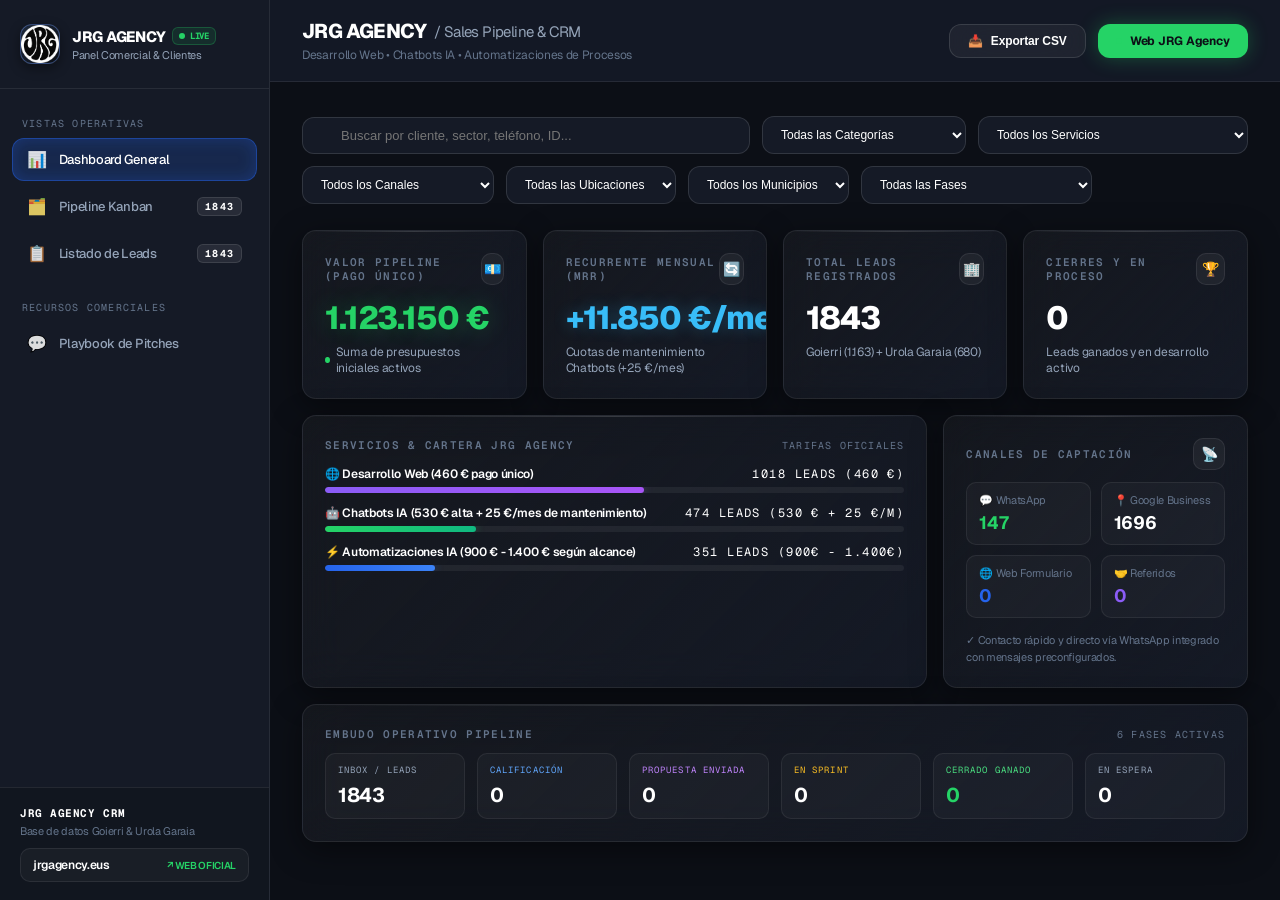
==== index.html @ a75cbd86 "feat: release inicial del crm web de leads y pipeline comercial" ====
<!DOCTYPE html>
<html lang="es">
<head>
  <meta charset="UTF-8">
  <meta name="viewport" content="width=device-width, initial-scale=1.0">
  <title>JRG Agency — Leads CRM & Sales Pipeline</title>
  
  <link rel="icon" type="image/png" href="assets/logo.png">
  
  <!-- Typography: Geist & Geist Mono -->
  <link rel="preconnect" href="https://fonts.googleapis.com">
  <link rel="preconnect" href="https://fonts.gstatic.com" crossorigin>
  <link href="https://fonts.googleapis.com/css2?family=Geist:wght@300;400;500;600;700;800;900&family=Geist+Mono:wght@400;500;600;700&display=swap" rel="stylesheet">
  
  <link rel="stylesheet" href="crm_styles.css">
</head>
<body>

  <!-- ======================================================================
       SIDEBAR
       ====================================================================== -->
  <aside class="crm-sidebar">
    <!-- Brand Header -->
    <div class="crm-brand">
      <div class="brand-icon-box">
        <img src="assets/logo.png" alt="JRG Agency" class="brand-logo-img">
      </div>
      <div class="brand-text">
        <h2>
          JRG AGENCY
          <a href="https://jrgagency.eus" target="_blank" class="brand-live-badge" title="Visitar jrgagency.eus">
            <span class="live-dot"></span>
            LIVE
          </a>
        </h2>
        <p>Panel Comercial & Clientes</p>
      </div>
    </div>

    <!-- Navigation Views -->
    <nav class="crm-nav">
      <div class="nav-section-title">VISTAS OPERATIVAS</div>
      
      <a class="nav-item active" data-tab="dashboard">
        <span class="icon">📊</span>
        <span>Dashboard General</span>
      </a>

      <a class="nav-item" data-tab="kanban">
        <span class="icon">🗂️</span>
        <span>Pipeline Kanban</span>
        <span class="nav-badge" id="badgeTotalKanban">1843</span>
      </a>

      <a class="nav-item" data-tab="table">
        <span class="icon">📋</span>
        <span>Listado de Leads</span>
        <span class="nav-badge" id="badgeTotalTable">1843</span>
      </a>

      <div class="nav-section-title" style="margin-top: 10px;">RECURSOS COMERCIALES</div>

      <a class="nav-item" data-tab="scripts">
        <span class="icon">💬</span>
        <span>Playbook de Pitches</span>
      </a>
    </nav>

    <!-- Sidebar Footer -->
    <div class="sidebar-footer">
      <div style="font-weight: 700; color: #ffffff; letter-spacing: 0.05em; font-family: 'Geist Mono', monospace; font-size: 11px;">
        JRG AGENCY CRM
      </div>
      <div style="margin-top: 4px; color: var(--text-dim); font-size: 11px;">
        Base de datos Goierri & Urola Garaia
      </div>
      <a href="https://jrgagency.eus" target="_blank" class="sidebar-agency-link">
        <span>jrgagency.eus</span>
        <span style="color: var(--accent-wa); font-size: 10px;">↗ WEB OFICIAL</span>
      </a>
    </div>
  </aside>

  <!-- ======================================================================
       MAIN CONTENT CONTAINER
       ====================================================================== -->
  <main class="crm-main">
    <!-- Header -->
    <header class="crm-header">
      <div class="header-title">
        <h1>
          JRG AGENCY
          <span class="tagline-sub">/ Sales Pipeline & CRM</span>
        </h1>
        <p>Desarrollo Web • Chatbots IA • Automatizaciones de Procesos</p>
      </div>
      <div class="header-actions">
        <button class="btn btn-outline" id="exportCsvBtn" title="Exportar leads filtrados en formato CSV/Excel">
          <span>📥</span> Exportar CSV
        </button>
        <a href="https://jrgagency.eus" target="_blank" class="btn btn-wa" style="text-decoration: none;">
          <span class="live-dot"></span> Web JRG Agency
        </a>
      </div>
    </header>

    <!-- Filter Bar (Universal across views) -->
    <section style="padding: 18px 32px 0 32px;">
      <div class="filter-bar">
        <!-- Search Box -->
        <div class="search-box">
          <span class="search-icon">🔍</span>
          <input type="text" id="searchInput" placeholder="Buscar por cliente, sector, teléfono, ID...">
        </div>

        <!-- Categoría de Negocio Filter -->
        <select class="filter-select" id="filterCategoria">
          <option value="">Todas las Categorías</option>
          <option value="Restauración / Hostelería">🍽️ Restauración / Hostelería</option>
          <option value="PYME / Empresa">🏢 PYME / Empresa</option>
          <option value="Comercio / Autónomo">🛍️ Comercio / Autónomo</option>
        </select>

        <!-- Servicio Filter -->
        <select class="filter-select" id="filterServicio">
          <option value="">Todos los Servicios</option>
          <option value="web">🌐 Desarrollo Web (460 €)</option>
          <option value="chatbot">🤖 Chatbots IA (530 € + 25 €/m)</option>
          <option value="automation">⚡ Automatizaciones IA (900 € - 1.400 €)</option>
        </select>

        <!-- Canal de Entrada Filter -->
        <select class="filter-select" id="filterCanal">
          <option value="">Todos los Canales</option>
          <option value="WhatsApp">💬 WhatsApp</option>
          <option value="Formulario Web">🌐 Formulario Web</option>
          <option value="Google Business Local">📍 Google Business Local</option>
          <option value="Referido">🤝 Referido</option>
        </select>

        <!-- Ubicación Filter -->
        <select class="filter-select" id="filterUbicacion">
          <option value="">Todas las Ubicaciones</option>
          <option value="Gipuzkoa (Local)">📍 Gipuzkoa (Local)</option>
          <option value="España (Nacional)">🇪🇸 España (Nacional)</option>
          <option value="Internacional">🌍 Internacional</option>
        </select>

        <!-- Municipio Filter -->
        <select class="filter-select" id="filterMunicipio">
          <option value="">Todos los Municipios</option>
        </select>

        <!-- Pipeline Stage Filter -->
        <select class="filter-select" id="filterStatus">
          <option value="">Todas las Fases</option>
          <option value="INBOX / LEADS">📥 INBOX / LEADS</option>
          <option value="CALIFICACIÓN">🔍 CALIFICACIÓN</option>
          <option value="PROPUESTA ENVIADA">📑 PROPUESTA ENVIADA</option>
          <option value="EN DESARROLLO / SPRINT">⚡ EN DESARROLLO / SPRINT</option>
          <option value="CERRADO GANADO">🏆 CERRADO GANADO</option>
          <option value="EN ESPERA / SEGUIMIENTO">⏳ EN ESPERA / SEGUIMIENTO</option>
        </select>
      </div>
    </section>

    <!-- ====================================================================
         VIEW 1: DASHBOARD GENERAL
         ==================================================================== -->
    <section class="view-content" id="viewDashboard">
      <div class="bento-grid" style="padding: 10px 0 0 0;">
        <!-- Card 1: Pipeline Value in EUR (Pago Único) -->
        <div class="bento-card col-span-3">
          <div class="bento-card-header">
            <span class="bento-card-title">VALOR PIPELINE (PAGO ÚNICO)</span>
            <div class="bento-card-icon" style="color: var(--accent-wa);">💶</div>
          </div>
          <div class="bento-metric-val green" id="kpiPipelineValue">0 €</div>
          <div class="bento-metric-sub">
            <span class="live-dot"></span> Suma de presupuestos iniciales activos
          </div>
        </div>

        <!-- Card 2: Recurrente Mensual (MRR) -->
        <div class="bento-card col-span-3">
          <div class="bento-card-header">
            <span class="bento-card-title">RECURRENTE MENSUAL (MRR)</span>
            <div class="bento-card-icon" style="color: #38bdf8;">🔄</div>
          </div>
          <div class="bento-metric-val mrr" id="kpiMRRValue">0 €/mes</div>
          <div class="bento-metric-sub">
            Cuotas de mantenimiento Chatbots (+25 €/mes)
          </div>
        </div>

        <!-- Card 3: Total Leads -->
        <div class="bento-card col-span-3">
          <div class="bento-card-header">
            <span class="bento-card-title">TOTAL LEADS REGISTRADOS</span>
            <div class="bento-card-icon" style="color: var(--accent-tech);">🏢</div>
          </div>
          <div class="bento-metric-val" id="kpiTotalLeads">1843</div>
          <div class="bento-metric-sub">
            Goierri (1.163) + Urola Garaia (680)
          </div>
        </div>

        <!-- Card 4: Proyectos Ganados & Activos -->
        <div class="bento-card col-span-3">
          <div class="bento-card-header">
            <span class="bento-card-title">CIERRES Y EN PROCESO</span>
            <div class="bento-card-icon" style="color: var(--accent-amber);">🏆</div>
          </div>
          <div class="bento-metric-val" id="kpiGanadosSprint">0</div>
          <div class="bento-metric-sub">
            Leads ganados y en desarrollo activo
          </div>
        </div>

        <!-- Card 5: Desglose por Servicio JRG (8 Cols) -->
        <div class="bento-card col-span-8">
          <div class="bento-card-header">
            <span class="bento-card-title">SERVICIOS & CARTERA JRG AGENCY</span>
            <span class="mono-tag" style="font-size: 10px; color: var(--text-dim);">TARIFAS OFICIALES</span>
          </div>

          <div class="service-breakdown-list">
            <!-- Desarrollo Web -->
            <div class="service-bar-item">
              <div class="service-bar-labels">
                <span style="font-weight: 600; color: #ffffff; display: flex; align-items: center; gap: 6px;">
                  🌐 Desarrollo Web (460 € pago único)
                </span>
                <span class="mono-tag" id="metricCountWeb3D">0 leads</span>
              </div>
              <div class="service-bar-track">
                <div class="service-bar-fill purple" id="barFillWeb3D" style="width: 40%;"></div>
              </div>
            </div>

            <!-- Chatbots IA -->
            <div class="service-bar-item">
              <div class="service-bar-labels">
                <span style="font-weight: 600; color: #ffffff; display: flex; align-items: center; gap: 6px;">
                  🤖 Chatbots IA (530 € alta + 25 €/mes de mantenimiento)
                </span>
                <span class="mono-tag" id="metricCountChatbot">0 leads</span>
              </div>
              <div class="service-bar-track">
                <div class="service-bar-fill emerald" id="barFillChatbot" style="width: 40%;"></div>
              </div>
            </div>

            <!-- Automatizaciones IA -->
            <div class="service-bar-item">
              <div class="service-bar-labels">
                <span style="font-weight: 600; color: #ffffff; display: flex; align-items: center; gap: 6px;">
                  ⚡ Automatizaciones IA (900 € - 1.400 € según alcance)
                </span>
                <span class="mono-tag" id="metricCountAuto">0 leads</span>
              </div>
              <div class="service-bar-track">
                <div class="service-bar-fill blue" id="barFillAuto" style="width: 20%;"></div>
              </div>
            </div>
          </div>
        </div>

        <!-- Card 6: Canales de Entrada (4 Cols) -->
        <div class="bento-card col-span-4">
          <div class="bento-card-header">
            <span class="bento-card-title">CANALES DE CAPTACIÓN</span>
            <div class="bento-card-icon">📡</div>
          </div>

          <div class="channel-pill-grid">
            <div class="channel-stat-box">
              <span style="font-size: 11px; color: var(--text-dim);">💬 WhatsApp</span>
              <strong style="font-size: 18px; color: var(--accent-wa);" id="channelCountWa">0</strong>
            </div>
            <div class="channel-stat-box">
              <span style="font-size: 11px; color: var(--text-dim);">📍 Google Business</span>
              <strong style="font-size: 18px; color: #ffffff;" id="channelCountGmaps">0</strong>
            </div>
            <div class="channel-stat-box">
              <span style="font-size: 11px; color: var(--text-dim);">🌐 Web Formulario</span>
              <strong style="font-size: 18px; color: var(--accent-tech);" id="channelCountWeb">0</strong>
            </div>
            <div class="channel-stat-box">
              <span style="font-size: 11px; color: var(--text-dim);">🤝 Referidos</span>
              <strong style="font-size: 18px; color: var(--accent-purple);" id="channelCountRef">0</strong>
            </div>
          </div>

          <div style="margin-top: 14px; font-size: 11px; color: var(--text-dim); line-height: 1.5;">
            ✓ Contacto rápido y directo vía WhatsApp integrado con mensajes preconfigurados.
          </div>
        </div>

        <!-- Card 7: Funnel Stages Summary (12 Cols) -->
        <div class="bento-card col-span-12">
          <div class="bento-card-header">
            <span class="bento-card-title">EMBUDO OPERATIVO PIPELINE</span>
            <span class="mono-tag" style="font-size: 10px; color: var(--text-dim);">6 FASES ACTIVAS</span>
          </div>

          <div style="display: grid; grid-template-columns: repeat(6, 1fr); gap: 12px; margin-top: 8px;">
            <div class="channel-stat-box" style="border-top: 2px solid #94a3b8;">
              <span class="mono-tag" style="font-size: 9px; color: #94a3b8;">INBOX / LEADS</span>
              <strong style="font-size: 20px; color: #ffffff; margin-top: 2px;" id="stageCountInbox">0</strong>
            </div>
            <div class="channel-stat-box" style="border-top: 2px solid #2563eb;">
              <span class="mono-tag" style="font-size: 9px; color: #60a5fa;">CALIFICACIÓN</span>
              <strong style="font-size: 20px; color: #ffffff; margin-top: 2px;" id="stageCountCalif">0</strong>
            </div>
            <div class="channel-stat-box" style="border-top: 2px solid #8b5cf6;">
              <span class="mono-tag" style="font-size: 9px; color: #c084fc;">PROPUESTA ENVIADA</span>
              <strong style="font-size: 20px; color: #ffffff; margin-top: 2px;" id="stageCountPropuesta">0</strong>
            </div>
            <div class="channel-stat-box" style="border-top: 2px solid #f59e0b;">
              <span class="mono-tag" style="font-size: 9px; color: #fbbf24;">EN SPRINT</span>
              <strong style="font-size: 20px; color: #ffffff; margin-top: 2px;" id="stageCountSprint">0</strong>
            </div>
            <div class="channel-stat-box" style="border-top: 2px solid #25D366; background: rgba(37, 211, 102, 0.04);">
              <span class="mono-tag" style="font-size: 9px; color: #4ade80;">CERRADO GANADO</span>
              <strong style="font-size: 20px; color: var(--accent-wa); margin-top: 2px;" id="stageCountGanado">0</strong>
            </div>
            <div class="channel-stat-box" style="border-top: 2px solid #64748b;">
              <span class="mono-tag" style="font-size: 9px; color: #94a3b8;">EN ESPERA</span>
              <strong style="font-size: 20px; color: #ffffff; margin-top: 2px;" id="stageCountEspera">0</strong>
            </div>
          </div>
        </div>
      </div>
    </section>

    <!-- ====================================================================
         VIEW 2: PIPELINE KANBAN (6 FASES)
         ==================================================================== -->
    <section class="view-content" id="viewKanban" style="display: none;">
      <div class="kanban-board">
        <!-- Col 1: INBOX / LEADS -->
        <div class="kanban-column stage-inbox">
          <div class="kanban-column-header">
            <div class="col-header-info">
              <span class="col-header-title">INBOX / LEADS</span>
              <span class="column-count" id="countColInbox">0</span>
            </div>
            <span class="col-budget" id="budgetColInbox">0 €</span>
          </div>
          <div class="kanban-cards" id="kanbanColInbox"></div>
        </div>

        <!-- Col 2: CALIFICACIÓN -->
        <div class="kanban-column stage-calif">
          <div class="kanban-column-header">
            <div class="col-header-info">
              <span class="col-header-title">CALIFICACIÓN</span>
              <span class="column-count" id="countColCalif">0</span>
            </div>
            <span class="col-budget" id="budgetColCalif">0 €</span>
          </div>
          <div class="kanban-cards" id="kanbanColCalif"></div>
        </div>

        <!-- Col 3: PROPUESTA ENVIADA -->
        <div class="kanban-column stage-propuesta">
          <div class="kanban-column-header">
            <div class="col-header-info">
              <span class="col-header-title">PROPUESTA ENVIADA</span>
              <span class="column-count" id="countColPropuesta">0</span>
            </div>
            <span class="col-budget" id="budgetColPropuesta">0 €</span>
          </div>
          <div class="kanban-cards" id="kanbanColPropuesta"></div>
        </div>

        <!-- Col 4: EN DESARROLLO / SPRINT -->
        <div class="kanban-column stage-sprint">
          <div class="kanban-column-header">
            <div class="col-header-info">
              <span class="col-header-title">EN SPRINT TÉCNICO</span>
              <span class="column-count" id="countColSprint">0</span>
            </div>
            <span class="col-budget" id="budgetColSprint">0 €</span>
          </div>
          <div class="kanban-cards" id="kanbanColSprint"></div>
        </div>

        <!-- Col 5: CERRADO GANADO -->
        <div class="kanban-column stage-ganado">
          <div class="kanban-column-header">
            <div class="col-header-info">
              <span class="col-header-title">CERRADO GANADO</span>
              <span class="column-count" id="countColGanado">0</span>
            </div>
            <span class="col-budget" id="budgetColGanado">0 €</span>
          </div>
          <div class="kanban-cards" id="kanbanColGanado"></div>
        </div>

        <!-- Col 6: EN ESPERA / SEGUIMIENTO -->
        <div class="kanban-column stage-espera">
          <div class="kanban-column-header">
            <div class="col-header-info">
              <span class="col-header-title">EN ESPERA</span>
              <span class="column-count" id="countColEspera">0</span>
            </div>
            <span class="col-budget" id="budgetColEspera">0 €</span>
          </div>
          <div class="kanban-cards" id="kanbanColEspera"></div>
        </div>
      </div>
    </section>

    <!-- ====================================================================
         VIEW 3: LISTA TABULAR
         ==================================================================== -->
    <section class="view-content" id="viewTable" style="display: none;">
      <div class="table-wrapper">
        <div class="table-header-info">
          <span class="table-stats" id="tableStats">Cargando registros...</span>
          <div style="font-size: 11px; color: var(--text-dim); display: flex; align-items: center; gap: 6px;">
            <span>💡 Clic en cualquier fila para configurar servicios, presupuesto y notas</span>
          </div>
        </div>

        <div style="overflow-x: auto;">
          <table class="crm-table">
            <thead>
              <tr>
                <th data-sort="id">ID</th>
                <th data-sort="nombre">Cliente / Empresa</th>
                <th data-sort="categoria_negocio">Categoría</th>
                <th>Servicios Activos</th>
                <th data-sort="canal_entrada">Canal</th>
                <th data-sort="presupuesto_estimado">Presupuesto (€)</th>
                <th data-sort="crm_status">Fase Pipeline</th>
                <th style="cursor: default;">Acciones</th>
              </tr>
            </thead>
            <tbody id="tableBody">
              <!-- Filas renderizadas dinámicamente -->
            </tbody>
          </table>
        </div>

        <!-- Pagination -->
        <div class="pagination-bar">
          <span id="paginationInfo" class="mono-tag" style="font-size: 11px; color: var(--text-dim);">Página 1</span>
          <div style="display: flex; gap: 8px;">
            <button class="page-btn" id="prevPageBtn" disabled>← Anterior</button>
            <button class="page-btn" id="nextPageBtn">Siguiente →</button>
          </div>
        </div>
      </div>
    </section>

    <!-- ====================================================================
         VIEW 4: PLAYBOOK DE PITCHES
         ==================================================================== -->
    <section class="view-content" id="viewScripts" style="display: none;">
      <div class="scripts-grid">
        <!-- Pitch 1: Desarrollo Web -->
        <div class="script-card">
          <div style="display: flex; justify-content: space-between; align-items: center;">
            <h3 style="display: flex; align-items: center; gap: 8px;">
              🌐 Desarrollo Web
            </h3>
            <span class="pill pill-srv-web">460 € Pago único</span>
          </div>
          <p style="font-size: 12px; color: var(--text-dim); margin-top: 6px;">
            Enfoque: Web corporativa de alto impacto, carga en milisegundos y optimizada para convertir visitas en ventas.
          </p>
          <div class="script-body" id="scriptWeb">"Kaixo [Nombre del Negocio]! Os escribo desde JRG Agency (https://jrgagency.eus).

Estuvimos viendo vuestra presencia digital en [Municipio] y tenéis un gran negocio, pero vuestra web actual no refleja la calidad de vuestros servicios.

Desarrollamos webs corporativas de alta velocidad y conversión con diseño profesional por 460 € de pago único, con entrega rápida y sin costes sorpresa.

¿Te parecería bien que te pase una propuesta visual rápida de 1 minuto sin ningún compromiso? ¡Un saludo!"</div>
          <button class="btn btn-outline" style="width: 100%; margin-top: 14px;" data-copy-target="scriptWeb">
            📋 Copiar Pitch Web
          </button>
        </div>

        <!-- Pitch 2: Chatbots Inteligentes para WhatsApp -->
        <div class="script-card">
          <div style="display: flex; justify-content: space-between; align-items: center;">
            <h3 style="display: flex; align-items: center; gap: 8px;">
              🤖 Chatbots WhatsApp 24/7
            </h3>
            <span class="pill pill-srv-chatbot">530 € + 25 €/mes</span>
          </div>
          <p style="font-size: 12px; color: var(--text-dim); margin-top: 6px;">
            Enfoque: Respuestas instantáneas día y noche, reservas automáticas y captura de pedidos sin perder llamadas.
          </p>
          <div class="script-body" id="scriptChatbot">"Hola [Nombre del Negocio], os contacto desde JRG Agency (https://jrgagency.eus).

Sabemos que en las horas con más trabajo en [Municipio] es muy difícil contestar al WhatsApp al instante, y los clientes que tardan en recibir respuesta acaban yéndose a la competencia.

Configuramos Asistentes Inteligentes para WhatsApp que atienden 24/7 en segundos: resuelven dudas, gestionan reservas o pedidos y os dejan todo listo en el panel (530 € de configuración inicial y 25 €/mes de mantenimiento continuo).

¿Te gustaría probar una demo en tu móvil durante 30 segundos para ver cómo funciona? Mila esker!"</div>
          <button class="btn btn-outline" style="width: 100%; margin-top: 14px;" data-copy-target="scriptChatbot">
            📋 Copiar Pitch Chatbot
          </button>
        </div>

        <!-- Pitch 3: Automatizaciones IA -->
        <div class="script-card">
          <div style="display: flex; justify-content: space-between; align-items: center;">
            <h3 style="display: flex; align-items: center; gap: 8px;">
              ⚡ Automatizaciones de Procesos
            </h3>
            <span class="pill pill-srv-auto">900 € - 1.400 €</span>
          </div>
          <p style="font-size: 12px; color: var(--text-dim); margin-top: 6px;">
            Enfoque: Eliminación de tareas repetitivas, conexión de WhatsApp con CRM/ERP y agendamiento sin errores.
          </p>
          <div class="script-body" id="scriptAuto">"Kaixo [Nombre del Negocio]! Os escribo de parte de JRG Agency (https://jrgagency.eus).

Hemos estado analizando empresas de [Municipio] y vemos que muchas horas de la semana se pierden pasando presupuestos a mano, anotando citas o sincronizando correos con la facturación.

Creamos flujos automatizados a medida (entre 900 € y 1.400 € según complejidad) que conectan vuestro teléfono y sistemas para ahorrar más del 70% del trabajo administrativo repetitivo.

¿Tendríais 5 minutos esta semana para ver un ejemplo aplicado directamente a vuestro sector? ¡Un saludo!"</div>
          <button class="btn btn-outline" style="width: 100%; margin-top: 14px;" data-copy-target="scriptAuto">
            📋 Copiar Pitch Automatización
          </button>
        </div>

        <!-- Pitch 4: Pack Completo -->
        <div class="script-card">
          <div style="display: flex; justify-content: space-between; align-items: center;">
            <h3 style="display: flex; align-items: center; gap: 8px;">
              🚀 Pack Digital Integral
            </h3>
            <span class="pill" style="background: rgba(37, 211, 102, 0.15); color: #4ade80; border: 1px solid rgba(37, 211, 102, 0.3);">Web + Chatbot + Auto</span>
          </div>
          <p style="font-size: 12px; color: var(--text-dim); margin-top: 6px;">
            Enfoque: Transformación digital de punta a punta (Web 460 € + Chatbot 530 € + Automatización a medida).
          </p>
          <div class="script-body" id="scriptPack">"Kaixo [Nombre del Negocio]! Os escribo desde JRG Agency (https://jrgagency.eus).

Ayudamos a empresas de la zona a renovar por completo su captación y operativa comercial:
1. Nueva Web de alta conversión (460 €).
2. Chatbot en WhatsApp para atender y agendar 24/7 (530 € + 25 €/mes).
3. Automatización de facturas, pedidos y recordatorios sin intervención manual.

¿Cuándo tendríais 10 minutos para una llamada rápida y ver cómo podemos implementarlo este mes? Un saludo cordial."</div>
          <button class="btn btn-outline" style="width: 100%; margin-top: 14px;" data-copy-target="scriptPack">
            📋 Copiar Pitch Pack Completo
          </button>
        </div>
      </div>
    </section>
  </main>

  <!-- ======================================================================
       MODAL: FICHA DEL LEAD & CONFIGURADOR DE PROPUESTA
       ====================================================================== -->
  <div class="modal-overlay" id="modalOverlay">
    <div class="modal-card">
      <!-- Modal Header -->
      <div class="modal-header">
        <div class="modal-header-left">
          <div style="display: flex; align-items: center; gap: 10px;">
            <span class="lead-id" id="modalId">ID-000</span>
            <span class="badge badge-emerald" id="modalLocationBadge">Gipuzkoa</span>
          </div>
          <h3 class="modal-title" id="modalTitle">Nombre de la Empresa</h3>
          <p class="modal-subtitle" id="modalSubtitle">Sector • Municipio</p>
          <div class="modal-badges-row" id="modalBadges"></div>
        </div>
        <button class="close-btn" id="modalCloseBtn">&times;</button>
      </div>

      <!-- Modal Body -->
      <div class="modal-body">
        <!-- Quick Action Bar -->
        <div class="modal-actions" style="margin-top: 0; margin-bottom: 6px; display: flex; gap: 8px;">
          <button class="btn btn-wa" id="modalWhatsappBtn" style="flex: 1.2;">
            <span>💬</span> Enviar Propuesta WhatsApp
          </button>
          <button class="btn btn-outline" id="modalMarkPropuestaBtn" style="flex: 1.2; border-color: rgba(37, 211, 102, 0.4); color: var(--accent-wa);">
            <span>📑</span> Marcar Propuesta Enviada
          </button>
          <a href="#" class="btn btn-outline" id="modalCallBtn">
            <span>📞</span> Llamar
          </a>
          <a href="#" target="_blank" class="btn btn-outline" id="modalMapsBtn" title="Ver en Google Maps">
            <span>📍</span> Maps
          </a>
        </div>

        <!-- Servicios & Tarifas -->
        <div class="detail-section">
          <h4>⚙️ SERVICIOS & PRESUPUESTO PERSONALIZADO</h4>
          
          <div class="service-toggle-group">
            <!-- Web -->
            <label class="service-toggle-card" id="cardToggleWeb">
              <div class="service-toggle-left">
                <input type="checkbox" id="modalCheckWeb">
                <span class="service-toggle-title">🌐 Desarrollo Web (Pago único)</span>
              </div>
              <span class="service-toggle-price">460 €</span>
            </label>

            <!-- Chatbot -->
            <label class="service-toggle-card" id="cardToggleChatbot">
              <div class="service-toggle-left">
                <input type="checkbox" id="modalCheckChatbot">
                <span class="service-toggle-title">🤖 Chatbot IA WhatsApp (Atención 24/7)</span>
              </div>
              <span class="service-toggle-price">530 € + 25 €/mes</span>
            </label>

            <!-- Automatización -->
            <label class="service-toggle-card" id="cardToggleAuto">
              <div class="service-toggle-left">
                <input type="checkbox" id="modalCheckAuto">
                <span class="service-toggle-title">⚡ Automatizaciones IA (Flujos y Procesos)</span>
              </div>
              <span class="service-toggle-price" id="modalAutoPriceLabel">1.150 €</span>
            </label>

            <!-- Slider Automatizaciones -->
            <div class="automation-slider-wrap" id="modalAutoSliderWrap" style="display: none;">
              <div class="automation-slider-header">
                <span>RANGO DE AUTOMATIZACIÓN (900 € - 1.400 €):</span>
                <span id="modalAutoSliderVal" style="color: var(--accent-purple); font-weight: 700;">1.150 €</span>
              </div>
              <input type="range" min="900" max="1400" step="50" value="1150" class="automation-range" id="modalAutoRange">
            </div>
          </div>

          <!-- Resumen de Presupuesto -->
          <div class="pricing-summary-box">
            <div class="pricing-summary-item">
              <div class="pricing-summary-label">Total Pago Único</div>
              <div class="pricing-summary-val" id="modalSummaryUpfront">0 €</div>
            </div>
            <div class="pricing-summary-item">
              <div class="pricing-summary-label">Cuota Mensual (MRR)</div>
              <div class="pricing-summary-val mrr" id="modalSummaryMRR">0 €/mes</div>
            </div>
          </div>

          <div class="detail-grid-2">
            <!-- Categoría de Negocio -->
            <div>
              <label class="field-label">Categoría de Negocio:</label>
              <select class="filter-select" id="modalCategoriaSelect" style="width: 100%;">
                <option value="Restauración / Hostelería">🍽️ Restauración / Hostelería</option>
                <option value="PYME / Empresa">🏢 PYME / Empresa</option>
                <option value="Comercio / Autónomo">🛍️ Comercio / Autónomo</option>
              </select>
            </div>

            <!-- Fase del Pipeline -->
            <div>
              <label class="field-label">Fase del Pipeline:</label>
              <select class="filter-select" id="modalStatusSelect" style="width: 100%;">
                <option value="INBOX / LEADS">📥 INBOX / LEADS</option>
                <option value="CALIFICACIÓN">🔍 CALIFICACIÓN</option>
                <option value="PROPUESTA ENVIADA">📑 PROPUESTA ENVIADA</option>
                <option value="EN DESARROLLO / SPRINT">⚡ EN DESARROLLO / SPRINT</option>
                <option value="CERRADO GANADO">🏆 CERRADO GANADO</option>
                <option value="EN ESPERA / SEGUIMIENTO">⏳ EN ESPERA / SEGUIMIENTO</option>
              </select>
            </div>

            <!-- Canal de Entrada -->
            <div>
              <label class="field-label">Canal de Entrada:</label>
              <select class="filter-select" id="modalCanalSelect" style="width: 100%;">
                <option value="WhatsApp">💬 WhatsApp</option>
                <option value="Formulario Web">🌐 Formulario Web</option>
                <option value="Google Business Local">📍 Google Business Local</option>
                <option value="Referido">🤝 Referido</option>
              </select>
            </div>

            <!-- Ubicación -->
            <div>
              <label class="field-label">Ubicación:</label>
              <select class="filter-select" id="modalUbicacionSelect" style="width: 100%;">
                <option value="Gipuzkoa (Local)">📍 Gipuzkoa (Local)</option>
                <option value="España (Nacional)">🇪🇸 España (Nacional)</option>
                <option value="Internacional">🌍 Internacional</option>
              </select>
            </div>
          </div>
        </div>

        <!-- Propuesta y Pitch -->
        <div class="detail-section">
          <h4>💡 PROPUESTA DE VALOR & MENSAJE DE OUTREACH</h4>
          <div id="modalServiceDesc" style="font-weight: 700; color: #ffffff; font-size: 14px;"></div>
          <div class="pitch-box" id="modalPitch"></div>

          <div style="display: flex; gap: 8px; margin-top: 12px;">
            <button class="btn btn-outline" style="font-size: 11px; padding: 6px 12px;" id="modalCopyPitchBtn">
              📋 Copiar Pitch Castellano
            </button>
            <button class="btn btn-outline" style="font-size: 11px; padding: 6px 12px;" id="modalCopyEuPitchBtn">
              📋 Copiar Pitch Euskara
            </button>
          </div>
        </div>

        <!-- Notas de Seguimiento -->
        <div class="detail-section">
          <h4>📝 NOTAS PRIVADAS & HISTORIAL DEL CLIENTE</h4>
          <textarea class="notes-area" id="modalNotes" placeholder="Escribe aquí acuerdos de reuniones, estado de conversaciones, fecha del sprint, objeciones o requisitos técnicos..."></textarea>
          <div style="font-size: 10px; color: var(--text-dim); margin-top: 6px; font-family: 'Geist Mono', monospace;">
            ✓ Sincronizado automáticamente en almacenamiento persistente.
          </div>
        </div>
      </div>
    </div>
  </div>

  <!-- Toast Notification -->
  <div class="crm-toast" id="toast">Operación completada</div>

  <!-- Scripts -->
  <script src="leads_data.js"></script>
  <script src="crm_app.js"></script>
</body>
</html>
---- crm_styles.css ----
/* ==========================================================================
   JRG AGENCY — Leads & Sales Pipeline CRM
   Headquarters: https://jrgagency.eus
   ========================================================================== */

:root {
  /* Surface Tokens */
  --canvas: #0c0f16;
  --monolith: #151a26;
  --monolith-subtle: #1a2030;
  --monolith-border: rgba(255, 255, 255, 0.08);
  --monolith-border-hover: rgba(255, 255, 255, 0.16);
  
  /* Bento Glassmorphism */
  --bento-bg: rgba(255, 255, 255, 0.035);
  --bento-bg-hover: rgba(255, 255, 255, 0.055);
  --bento-blur: blur(20px);
  --bento-border: 1px solid rgba(255, 255, 255, 0.08);
  --bento-border-hover: 1px solid rgba(255, 255, 255, 0.16);
  --bento-radius: 14px;
  --bento-radius-sm: 10px;
  --bento-radius-lg: 18px;
  
  /* Text & Metadata */
  --text-main: #ffffff;
  --text-muted: #94a3b8;
  --text-dim: #64748b;
  
  /* Brand & Accents */
  --accent-wa: #25D366;
  --accent-wa-glow: rgba(37, 211, 102, 0.2);
  --accent-tech: #2563eb;
  --accent-tech-glow: rgba(37, 99, 235, 0.25);
  --accent-purple: #8b5cf6;
  --accent-purple-glow: rgba(139, 92, 246, 0.2);
  --accent-amber: #f59e0b;
  --accent-amber-glow: rgba(245, 158, 11, 0.2);
  
  /* Shadows & Lighting */
  --shadow-bento: 0 8px 32px 0 rgba(0, 0, 0, 0.36);
  --shadow-glow-wa: 0 0 20px rgba(37, 211, 102, 0.25);
  --shadow-glow-tech: 0 0 20px rgba(37, 99, 235, 0.3);
  
  /* Transition Timings */
  --ease-bento: cubic-bezier(0.16, 1, 0.3, 1);
}

/* ==========================================================================
   RESET & GLOBAL TYPOGRAPHY
   ========================================================================== */
* {
  box-sizing: border-box;
  margin: 0;
  padding: 0;
}

body {
  background-color: var(--canvas);
  background-image: 
    radial-gradient(at 10% 15%, rgba(37, 99, 235, 0.09) 0px, transparent 50%),
    radial-gradient(at 90% 85%, rgba(37, 211, 102, 0.06) 0px, transparent 45%),
    radial-gradient(at 50% 50%, rgba(21, 26, 38, 0.6) 0px, transparent 100%),
    url("data:image/svg+xml,%3Csvg viewBox='0 0 200 200' xmlns='http://www.w3.org/2000/svg'%3E%3Cfilter id='noiseFilter'%3E%3CfeTurbulence type='fractalNoise' baseFrequency='0.85' numOctaves='3' stitchTiles='stitch'/%3E%3C/filter%3E%3Crect width='100%25' height='100%25' filter='url(%23noiseFilter)' opacity='0.02'/%3E%3C/svg%3E");
  color: var(--text-main);
  font-family: 'Geist', -apple-system, BlinkMacSystemFont, "Segoe UI", Roboto, sans-serif;
  letter-spacing: -0.02em;
  display: flex;
  height: 100vh;
  overflow: hidden;
  -webkit-font-smoothing: antialiased;
}

h1, h2, h3, h4, .kpi-value, .brand-title, .modal-title {
  font-family: 'Geist', sans-serif;
  letter-spacing: -0.03em;
  color: #ffffff;
}

.mono-tag, .kpi-sub, .nav-badge, .badge, .mono-amount, .lead-id, .status-pill, .col-budget {
  font-family: 'Geist Mono', ui-monospace, SFMono-Regular, Menlo, Monaco, monospace;
  letter-spacing: 0.12em;
  text-transform: uppercase;
}

/* Custom Titanium Scrollbars */
::-webkit-scrollbar {
  width: 6px;
  height: 6px;
}
::-webkit-scrollbar-track {
  background: transparent;
}
::-webkit-scrollbar-thumb {
  background: rgba(255, 255, 255, 0.12);
  border-radius: 4px;
}
::-webkit-scrollbar-thumb:hover {
  background: rgba(255, 255, 255, 0.24);
}

/* ==========================================================================
   SIDEBAR MONOLITH
   ========================================================================== */
.crm-sidebar {
  width: 270px;
  background-color: var(--monolith);
  border-right: 1px solid var(--monolith-border);
  color: #fff;
  display: flex;
  flex-direction: column;
  flex-shrink: 0;
  transition: all 0.3s var(--ease-bento);
  z-index: 20;
}

.crm-brand {
  padding: 24px 20px;
  display: flex;
  align-items: center;
  gap: 12px;
  border-bottom: 1px solid var(--monolith-border);
}

.brand-icon-box {
  width: 40px;
  height: 40px;
  background: linear-gradient(135deg, #1e293b 0%, #0c0f16 100%);
  border: 1px solid rgba(255, 255, 255, 0.18);
  border-radius: 12px;
  display: flex;
  align-items: center;
  justify-content: center;
  font-family: 'Geist Mono', monospace;
  font-size: 13px;
  font-weight: 800;
  color: #ffffff;
  box-shadow: 0 4px 12px rgba(0, 0, 0, 0.4);
  position: relative;
}

.brand-icon-box::after {
  content: '';
  position: absolute;
  top: -1px;
  left: -1px;
  right: -1px;
  bottom: -1px;
  border-radius: 12px;
  border: 1px solid rgba(37, 99, 235, 0.3);
  pointer-events: none;
}

.brand-text h2 {
  font-size: 15px;
  font-weight: 800;
  letter-spacing: -0.02em;
  color: #ffffff;
  display: flex;
  align-items: center;
  gap: 6px;
}

.brand-text p {
  font-size: 11px;
  color: var(--text-muted);
  margin-top: 2px;
}

.brand-live-badge {
  display: inline-flex;
  align-items: center;
  gap: 5px;
  background: rgba(37, 211, 102, 0.1);
  border: 1px solid rgba(37, 211, 102, 0.25);
  color: var(--accent-wa);
  padding: 2px 6px;
  border-radius: 6px;
  font-family: 'Geist Mono', monospace;
  font-size: 9px;
  font-weight: 700;
  text-decoration: none;
  transition: all 0.2s;
}
.brand-live-badge:hover {
  background: rgba(37, 211, 102, 0.2);
  box-shadow: var(--shadow-glow-wa);
}

/* Live Pulsing Dot */
.live-dot {
  width: 6px;
  height: 6px;
  border-radius: 50%;
  background-color: var(--accent-wa);
  display: inline-block;
  box-shadow: 0 0 0 0 rgba(37, 211, 102, 0.7);
  animation: pulse-dot 1.8s infinite cubic-bezier(0.66, 0, 0, 1);
}
.live-dot.blue {
  background-color: var(--accent-tech);
  box-shadow: 0 0 0 0 rgba(37, 99, 235, 0.7);
  animation: pulse-dot-blue 1.8s infinite cubic-bezier(0.66, 0, 0, 1);
}

@keyframes pulse-dot {
  0% { transform: scale(0.95); box-shadow: 0 0 0 0 rgba(37, 211, 102, 0.7); }
  70% { transform: scale(1); box-shadow: 0 0 0 6px rgba(37, 211, 102, 0); }
  100% { transform: scale(0.95); box-shadow: 0 0 0 0 rgba(37, 211, 102, 0); }
}

@keyframes pulse-dot-blue {
  0% { transform: scale(0.95); box-shadow: 0 0 0 0 rgba(37, 99, 235, 0.7); }
  70% { transform: scale(1); box-shadow: 0 0 0 6px rgba(37, 99, 235, 0); }
  100% { transform: scale(0.95); box-shadow: 0 0 0 0 rgba(37, 99, 235, 0); }
}

/* Sidebar Navigation */
.crm-nav {
  padding: 16px 12px;
  display: flex;
  flex-direction: column;
  gap: 4px;
  flex: 1;
}

.nav-section-title {
  font-family: 'Geist Mono', monospace;
  font-size: 10px;
  letter-spacing: 0.12em;
  text-transform: uppercase;
  color: var(--text-dim);
  padding: 12px 10px 4px 10px;
}

.nav-item {
  display: flex;
  align-items: center;
  gap: 12px;
  padding: 10px 14px;
  border-radius: 12px;
  color: var(--text-muted);
  text-decoration: none;
  font-size: 13px;
  font-weight: 500;
  transition: all 0.2s var(--ease-bento);
  cursor: pointer;
  border: 1px solid transparent;
}

.nav-item:hover {
  background: var(--bento-bg-hover);
  color: #ffffff;
  border-color: rgba(255, 255, 255, 0.05);
}

.nav-item.active {
  background: linear-gradient(90deg, rgba(37, 99, 235, 0.15) 0%, rgba(21, 26, 38, 0.6) 100%);
  color: #ffffff;
  border: 1px solid rgba(37, 99, 235, 0.3);
  box-shadow: inset 0 0 12px rgba(37, 99, 235, 0.1);
}

.nav-item .icon {
  font-size: 16px;
  opacity: 0.85;
}

.nav-badge {
  margin-left: auto;
  background: rgba(255, 255, 255, 0.08);
  color: #ffffff;
  font-size: 10px;
  font-weight: 700;
  padding: 2px 7px;
  border-radius: 6px;
  border: 1px solid rgba(255, 255, 255, 0.1);
}

.nav-item.active .nav-badge {
  background: rgba(37, 99, 235, 0.3);
  border-color: rgba(37, 99, 235, 0.5);
  color: #ffffff;
}

.sidebar-footer {
  padding: 18px 20px;
  border-top: 1px solid var(--monolith-border);
  font-size: 11px;
  color: var(--text-dim);
  background: rgba(12, 15, 22, 0.4);
}

.sidebar-agency-link {
  display: flex;
  align-items: center;
  justify-content: space-between;
  margin-top: 10px;
  padding: 8px 12px;
  background: var(--bento-bg);
  border: var(--bento-border);
  border-radius: 10px;
  text-decoration: none;
  color: #ffffff;
  font-size: 12px;
  font-weight: 600;
  transition: all 0.2s;
}
.sidebar-agency-link:hover {
  background: var(--bento-bg-hover);
  border-color: rgba(255, 255, 255, 0.2);
}

/* ==========================================================================
   MAIN CONTENT AREA & TITANIUM HEADER
   ========================================================================== */
.crm-main {
  flex: 1;
  display: flex;
  flex-direction: column;
  height: 100vh;
  overflow-y: auto;
  position: relative;
}

.crm-header {
  background: rgba(15, 20, 31, 0.75);
  backdrop-filter: blur(24px);
  -webkit-backdrop-filter: blur(24px);
  border-bottom: 1px solid var(--monolith-border);
  padding: 18px 32px;
  display: flex;
  align-items: center;
  justify-content: space-between;
  position: sticky;
  top: 0;
  z-index: 15;
}

.header-title h1 {
  font-size: 20px;
  font-weight: 800;
  letter-spacing: -0.03em;
  color: #ffffff;
  display: flex;
  align-items: center;
  gap: 8px;
}

.header-title h1 span.tagline-sub {
  color: var(--text-muted);
  font-weight: 400;
  font-size: 15px;
}

.header-title p {
  font-size: 12px;
  color: var(--text-dim);
  margin-top: 3px;
}

.header-actions {
  display: flex;
  align-items: center;
  gap: 12px;
}

/* ==========================================================================
   BUTTONS (Liquid Titanium & Rounded 12-14px)
   ========================================================================== */
.btn {
  display: inline-flex;
  align-items: center;
  gap: 8px;
  padding: 9px 18px;
  border-radius: 12px;
  font-size: 12px;
  font-weight: 600;
  letter-spacing: -0.01em;
  cursor: pointer;
  transition: all 0.22s var(--ease-bento);
  text-decoration: none;
  border: 1px solid transparent;
}

.btn-primary {
  background: linear-gradient(135deg, #ffffff 0%, #e2e8f0 100%);
  color: #0c0f16;
  border: 1px solid rgba(255, 255, 255, 0.3);
  box-shadow: 0 4px 14px rgba(255, 255, 255, 0.15);
}
.btn-primary:hover {
  background: #ffffff;
  transform: translateY(-1px);
  box-shadow: 0 6px 20px rgba(255, 255, 255, 0.25);
}

.btn-wa {
  background: linear-gradient(135deg, #25D366 0%, #1ea952 100%);
  color: #0c0f16;
  font-weight: 700;
  border: 1px solid rgba(37, 211, 102, 0.4);
  box-shadow: var(--shadow-glow-wa);
}
.btn-wa:hover {
  background: #25D366;
  transform: translateY(-1px);
  box-shadow: 0 0 24px rgba(37, 211, 102, 0.4);
}

.btn-outline {
  background: var(--bento-bg);
  backdrop-filter: var(--bento-blur);
  border: var(--bento-border);
  color: #ffffff;
}
.btn-outline:hover {
  background: var(--bento-bg-hover);
  border-color: rgba(255, 255, 255, 0.18);
  transform: translateY(-1px);
}

.btn-tech {
  background: linear-gradient(135deg, #2563eb 0%, #1d4ed8 100%);
  color: #ffffff;
  border: 1px solid rgba(37, 99, 235, 0.4);
  box-shadow: var(--shadow-glow-tech);
}
.btn-tech:hover {
  background: #2563eb;
  transform: translateY(-1px);
  box-shadow: 0 0 24px rgba(37, 99, 235, 0.5);
}

/* ==========================================================================
   BENTO DASHBOARD METRICS (Transparent Glass & Blur)
   ========================================================================== */
.bento-grid {
  display: grid;
  grid-template-columns: repeat(12, 1fr);
  gap: 16px;
  padding: 24px 32px 12px 32px;
}

.bento-card {
  background: var(--bento-bg);
  backdrop-filter: var(--bento-blur);
  -webkit-backdrop-filter: var(--bento-blur);
  border: var(--bento-border);
  border-radius: var(--bento-radius);
  padding: 22px;
  box-shadow: var(--shadow-bento);
  position: relative;
  overflow: hidden;
  transition: all 0.25s var(--ease-bento);
}

.bento-card::before {
  content: '';
  position: absolute;
  top: 0;
  left: 0;
  right: 0;
  height: 1px;
  background: linear-gradient(90deg, transparent, rgba(255, 255, 255, 0.15), transparent);
  pointer-events: none;
}

.bento-card:hover {
  border-color: rgba(255, 255, 255, 0.16);
  background: var(--bento-bg-hover);
  transform: translateY(-2px);
  box-shadow: 0 12px 36px rgba(0, 0, 0, 0.45);
}

/* Column Span Classes for Bento Grid */
.col-span-3 { grid-column: span 3; }
.col-span-4 { grid-column: span 4; }
.col-span-6 { grid-column: span 6; }
.col-span-8 { grid-column: span 8; }
.col-span-12 { grid-column: span 12; }

@media (max-width: 1200px) {
  .col-span-3 { grid-column: span 6; }
  .col-span-4 { grid-column: span 6; }
}
@media (max-width: 768px) {
  .col-span-3, .col-span-4, .col-span-6, .col-span-8 { grid-column: span 12; }
}

.bento-card-header {
  display: flex;
  align-items: center;
  justify-content: space-between;
  margin-bottom: 12px;
}

.bento-card-title {
  font-family: 'Geist Mono', monospace;
  font-size: 11px;
  letter-spacing: 0.12em;
  text-transform: uppercase;
  color: var(--text-dim);
  font-weight: 600;
}

.bento-card-icon {
  width: 32px;
  height: 32px;
  border-radius: 10px;
  background: rgba(255, 255, 255, 0.05);
  border: 1px solid rgba(255, 255, 255, 0.08);
  display: flex;
  align-items: center;
  justify-content: center;
  font-size: 14px;
}

.bento-metric-val {
  font-size: 32px;
  font-weight: 800;
  letter-spacing: -0.03em;
  color: #ffffff;
  display: flex;
  align-items: baseline;
  gap: 6px;
}

.bento-metric-val.green {
  color: var(--accent-wa);
  text-shadow: 0 0 24px rgba(37, 211, 102, 0.3);
}

.bento-metric-sub {
  font-size: 12px;
  color: var(--text-muted);
  margin-top: 6px;
  display: flex;
  align-items: center;
  gap: 6px;
}

/* Service breakdown mini-bars */
.service-breakdown-list {
  display: flex;
  flex-direction: column;
  gap: 12px;
  margin-top: 14px;
}

.service-bar-item {
  display: flex;
  flex-direction: column;
  gap: 5px;
}

.service-bar-labels {
  display: flex;
  align-items: center;
  justify-content: space-between;
  font-size: 12px;
}

.service-bar-track {
  width: 100%;
  height: 6px;
  background: rgba(255, 255, 255, 0.06);
  border-radius: 99px;
  overflow: hidden;
}

.service-bar-fill {
  height: 100%;
  border-radius: 99px;
  transition: width 0.6s var(--ease-bento);
}
.service-bar-fill.blue { background: linear-gradient(90deg, #2563eb, #3b82f6); box-shadow: 0 0 10px rgba(37, 99, 235, 0.4); }
.service-bar-fill.purple { background: linear-gradient(90deg, #8b5cf6, #a855f7); box-shadow: 0 0 10px rgba(139, 92, 246, 0.4); }
.service-bar-fill.emerald { background: linear-gradient(90deg, #25D366, #10b981); box-shadow: 0 0 10px rgba(37, 211, 102, 0.4); }
.service-bar-fill.amber { background: linear-gradient(90deg, #f59e0b, #fbbf24); box-shadow: 0 0 10px rgba(245, 158, 11, 0.4); }

/* Channel pills list in Bento */
.channel-pill-grid {
  display: grid;
  grid-template-columns: 1fr 1fr;
  gap: 10px;
  margin-top: 12px;
}

.channel-stat-box {
  background: rgba(255, 255, 255, 0.02);
  border: 1px solid rgba(255, 255, 255, 0.06);
  border-radius: 10px;
  padding: 10px 12px;
  display: flex;
  flex-direction: column;
  gap: 4px;
}

/* ==========================================================================
   FILTER BAR & CONTROLS
   ========================================================================== */
.view-content {
  padding: 0 32px 32px 32px;
  display: flex;
  flex-direction: column;
  flex: 1;
}

.filter-bar {
  display: flex;
  align-items: center;
  gap: 12px;
  padding: 16px 0;
  flex-wrap: wrap;
}

.search-box {
  flex: 1;
  min-width: 260px;
  position: relative;
  display: flex;
  align-items: center;
}

.search-box input {
  width: 100%;
  background: var(--bento-bg);
  backdrop-filter: var(--bento-blur);
  border: var(--bento-border);
  border-radius: 12px;
  padding: 10px 16px 10px 38px;
  color: #ffffff;
  font-size: 13px;
  outline: none;
  transition: all 0.2s var(--ease-bento);
}

.search-box input:focus {
  border-color: rgba(255, 255, 255, 0.24);
  background: var(--bento-bg-hover);
  box-shadow: 0 0 16px rgba(37, 99, 235, 0.2);
}

.search-box .search-icon {
  position: absolute;
  left: 14px;
  font-size: 14px;
  color: var(--text-dim);
  pointer-events: none;
}

.filter-select {
  background: var(--bento-bg);
  backdrop-filter: var(--bento-blur);
  border: var(--bento-border);
  border-radius: 12px;
  padding: 10px 14px;
  color: #ffffff;
  font-size: 12px;
  font-weight: 500;
  outline: none;
  cursor: pointer;
  transition: all 0.2s var(--ease-bento);
}

.filter-select:hover, .filter-select:focus {
  border-color: rgba(255, 255, 255, 0.2);
  background: var(--bento-bg-hover);
}

.filter-select option {
  background: #151a26;
  color: #ffffff;
}

/* ==========================================================================
   KANBAN BENTO PIPELINE (6 STAGES COMPACT)
   ========================================================================== */
.kanban-board {
  display: flex;
  gap: 14px;
  overflow-x: auto;
  padding-bottom: 24px;
  height: calc(100vh - 220px);
  align-items: flex-start;
}

.kanban-column {
  flex: 0 0 310px;
  background: var(--monolith);
  border: 1px solid var(--monolith-border);
  border-radius: var(--bento-radius);
  display: flex;
  flex-direction: column;
  max-height: 100%;
  box-shadow: var(--shadow-bento);
  overflow: hidden;
}

.kanban-column-header {
  padding: 14px 16px;
  display: flex;
  align-items: center;
  justify-content: space-between;
  border-bottom: 1px solid var(--monolith-border);
  background: rgba(12, 15, 22, 0.6);
  position: sticky;
  top: 0;
  z-index: 2;
}

.col-header-info {
  display: flex;
  align-items: center;
  gap: 8px;
}

.col-header-title {
  font-family: 'Geist Mono', monospace;
  font-size: 11px;
  letter-spacing: 0.12em;
  font-weight: 700;
  text-transform: uppercase;
  color: #ffffff;
}

.col-budget {
  font-size: 11px;
  color: var(--accent-wa);
  font-weight: 600;
}

.column-count {
  background: rgba(255, 255, 255, 0.08);
  color: #ffffff;
  padding: 2px 7px;
  border-radius: 6px;
  font-family: 'Geist Mono', monospace;
  font-size: 10px;
  font-weight: 700;
}

/* Specific stage indicators */
.stage-inbox { border-top: 3px solid #94a3b8; }
.stage-calif { border-top: 3px solid #2563eb; }
.stage-propuesta { border-top: 3px solid #8b5cf6; }
.stage-sprint { border-top: 3px solid #f59e0b; }
.stage-ganado { border-top: 3px solid #25D366; }
.stage-espera { border-top: 3px solid #64748b; }

.kanban-cards {
  padding: 12px;
  overflow-y: auto;
  display: flex;
  flex-direction: column;
  gap: 10px;
  flex: 1;
}

.kanban-card {
  background: var(--bento-bg);
  backdrop-filter: var(--bento-blur);
  border: var(--bento-border);
  border-radius: 12px;
  padding: 14px;
  box-shadow: 0 4px 16px rgba(0, 0, 0, 0.25);
  cursor: pointer;
  transition: all 0.22s var(--ease-bento);
  position: relative;
  display: flex;
  flex-direction: column;
  gap: 10px;
}

.kanban-card:hover {
  background: var(--bento-bg-hover);
  border-color: rgba(255, 255, 255, 0.18);
  transform: translateY(-2px);
  box-shadow: 0 10px 24px rgba(0, 0, 0, 0.4);
}

.card-top-row {
  display: flex;
  align-items: center;
  justify-content: space-between;
  gap: 8px;
}

.card-title {
  font-size: 13px;
  font-weight: 700;
  color: #ffffff;
  letter-spacing: -0.01em;
  white-space: nowrap;
  overflow: hidden;
  text-overflow: ellipsis;
  flex: 1;
}

.card-budget {
  font-family: 'Geist Mono', monospace;
  font-size: 11px;
  font-weight: 700;
  color: var(--accent-wa);
  background: rgba(37, 211, 102, 0.1);
  border: 1px solid rgba(37, 211, 102, 0.2);
  padding: 2px 6px;
  border-radius: 6px;
  white-space: nowrap;
}

.card-pills-row {
  display: flex;
  align-items: center;
  gap: 6px;
  flex-wrap: wrap;
}

.card-location-row {
  font-size: 11px;
  color: var(--text-dim);
  display: flex;
  align-items: center;
  justify-content: space-between;
  padding-top: 6px;
  border-top: 1px solid rgba(255, 255, 255, 0.05);
}

.card-wa-btn {
  display: inline-flex;
  align-items: center;
  gap: 4px;
  padding: 4px 8px;
  border-radius: 8px;
  background: rgba(37, 211, 102, 0.12);
  border: 1px solid rgba(37, 211, 102, 0.25);
  color: var(--accent-wa);
  font-size: 11px;
  font-weight: 600;
  text-decoration: none;
  transition: all 0.2s;
}
.card-wa-btn:hover {
  background: var(--accent-wa);
  color: #0c0f16;
  box-shadow: var(--shadow-glow-wa);
}

/* ==========================================================================
   PILLS & BADGES (Bento Micro-interactions)
   ========================================================================== */
.pill {
  display: inline-flex;
  align-items: center;
  gap: 5px;
  padding: 3px 8px;
  border-radius: 8px;
  font-size: 11px;
  font-weight: 500;
  letter-spacing: -0.01em;
  border: 1px solid transparent;
}

/* Category Pills */
.pill-cat-restauracion {
  background: rgba(245, 158, 11, 0.1);
  border-color: rgba(245, 158, 11, 0.25);
  color: #fbbf24;
}
.pill-cat-pyme {
  background: rgba(37, 99, 235, 0.1);
  border-color: rgba(37, 99, 235, 0.25);
  color: #60a5fa;
}
.pill-cat-comercio {
  background: rgba(139, 92, 246, 0.1);
  border-color: rgba(139, 92, 246, 0.25);
  color: #c084fc;
}

/* Service Pills */
.pill-srv-auto {
  background: rgba(37, 99, 235, 0.12);
  border-color: rgba(37, 99, 235, 0.3);
  color: #93c5fd;
}
.pill-srv-chatbot {
  background: rgba(37, 211, 102, 0.1);
  border-color: rgba(37, 211, 102, 0.25);
  color: #86efac;
}
.pill-srv-web3d {
  background: rgba(139, 92, 246, 0.12);
  border-color: rgba(139, 92, 246, 0.3);
  color: #d8b4fe;
}
.pill-srv-pack {
  background: linear-gradient(135deg, rgba(37, 99, 235, 0.15), rgba(37, 211, 102, 0.15));
  border-color: rgba(255, 255, 255, 0.2);
  color: #ffffff;
  font-weight: 700;
}

/* Channel Pills */
.pill-channel {
  background: rgba(255, 255, 255, 0.04);
  border-color: rgba(255, 255, 255, 0.08);
  color: var(--text-muted);
  font-size: 10px;
}

/* Location Pills */
.pill-loc {
  font-family: 'Geist Mono', monospace;
  font-size: 9px;
  background: rgba(255, 255, 255, 0.03);
  border: 1px solid rgba(255, 255, 255, 0.06);
  color: var(--text-dim);
  padding: 2px 6px;
  border-radius: 6px;
}

/* Pipeline Status Badges */
.badge-status {
  padding: 4px 10px;
  border-radius: 8px;
  font-size: 10px;
  font-weight: 700;
  display: inline-flex;
  align-items: center;
  gap: 6px;
  border: 1px solid transparent;
}

.status-inbox { background: rgba(148, 163, 184, 0.1); border-color: rgba(148, 163, 184, 0.2); color: #cbd5e1; }
.status-calif { background: rgba(37, 99, 235, 0.12); border-color: rgba(37, 99, 235, 0.3); color: #60a5fa; }
.status-propuesta { background: rgba(139, 92, 246, 0.12); border-color: rgba(139, 92, 246, 0.3); color: #c084fc; }
.status-sprint { background: rgba(245, 158, 11, 0.12); border-color: rgba(245, 158, 11, 0.3); color: #fbbf24; }
.status-ganado { background: rgba(37, 211, 102, 0.15); border-color: rgba(37, 211, 102, 0.35); color: #4ade80; box-shadow: var(--shadow-glow-wa); }
.status-espera { background: rgba(100, 116, 139, 0.1); border-color: rgba(100, 116, 139, 0.2); color: #94a3b8; }

/* ==========================================================================
   DENSE TABULAR VIEW (Linear / Raycast Style)
   ========================================================================== */
.table-wrapper {
  background: var(--bento-bg);
  backdrop-filter: var(--bento-blur);
  border: var(--bento-border);
  border-radius: var(--bento-radius);
  overflow: hidden;
  box-shadow: var(--shadow-bento);
  display: flex;
  flex-direction: column;
}

.table-header-info {
  padding: 14px 20px;
  display: flex;
  align-items: center;
  justify-content: space-between;
  border-bottom: 1px solid var(--monolith-border);
  background: rgba(12, 15, 22, 0.4);
}

.table-stats {
  font-family: 'Geist Mono', monospace;
  font-size: 11px;
  color: var(--text-muted);
  letter-spacing: 0.08em;
}

.crm-table {
  width: 100%;
  border-collapse: collapse;
  text-align: left;
}

.crm-table thead {
  background: rgba(12, 15, 22, 0.6);
  border-bottom: 1px solid var(--monolith-border);
}

.crm-table th {
  padding: 12px 18px;
  font-family: 'Geist Mono', monospace;
  font-size: 10px;
  letter-spacing: 0.12em;
  text-transform: uppercase;
  color: var(--text-dim);
  font-weight: 600;
  cursor: pointer;
  user-select: none;
  white-space: nowrap;
}

.crm-table th:hover {
  color: #ffffff;
}

.crm-table tbody tr {
  border-bottom: 1px solid rgba(255, 255, 255, 0.04);
  transition: all 0.15s ease;
}

.crm-table tbody tr:hover {
  background: rgba(255, 255, 255, 0.04);
}

.crm-table td {
  padding: 12px 18px;
  font-size: 13px;
  color: #ffffff;
  vertical-align: middle;
}

.lead-id {
  font-size: 11px;
  color: var(--text-dim);
  font-weight: 600;
}

.lead-name-cell {
  display: flex;
  flex-direction: column;
  gap: 2px;
  cursor: pointer;
}

.lead-name-cell strong {
  font-weight: 700;
  color: #ffffff;
  letter-spacing: -0.01em;
}

.lead-name-cell:hover strong {
  color: var(--accent-wa);
  text-decoration: underline;
  text-underline-offset: 3px;
}

.lead-subtext {
  font-size: 11px;
  color: var(--text-dim);
}

.mono-amount {
  font-size: 12px;
  font-weight: 700;
  color: var(--accent-wa);
}

/* Action Icons inside Table */
.action-buttons {
  display: flex;
  align-items: center;
  gap: 6px;
}

.btn-icon {
  width: 32px;
  height: 32px;
  border-radius: 10px;
  border: 1px solid rgba(255, 255, 255, 0.08);
  background: rgba(255, 255, 255, 0.03);
  display: flex;
  align-items: center;
  justify-content: center;
  cursor: pointer;
  transition: all 0.18s;
  color: var(--text-muted);
  text-decoration: none;
  font-size: 13px;
}

.btn-icon:hover {
  background: rgba(255, 255, 255, 0.1);
  border-color: rgba(255, 255, 255, 0.2);
  color: #ffffff;
  transform: translateY(-1px);
}

.btn-icon.wa:hover {
  background: var(--accent-wa);
  border-color: var(--accent-wa);
  color: #0c0f16;
  box-shadow: var(--shadow-glow-wa);
}

/* Pagination Bar */
.pagination-bar {
  padding: 14px 20px;
  display: flex;
  align-items: center;
  justify-content: space-between;
  border-top: 1px solid var(--monolith-border);
  background: rgba(12, 15, 22, 0.4);
}

.page-btn {
  background: rgba(255, 255, 255, 0.04);
  border: 1px solid rgba(255, 255, 255, 0.08);
  color: #ffffff;
  border-radius: 8px;
  padding: 6px 12px;
  font-size: 12px;
  font-weight: 600;
  cursor: pointer;
  transition: all 0.2s;
}

.page-btn:hover:not(:disabled) {
  background: rgba(255, 255, 255, 0.1);
  border-color: rgba(255, 255, 255, 0.2);
}

.page-btn:disabled {
  opacity: 0.3;
  cursor: not-allowed;
}

/* ==========================================================================
   BENTO MODAL / LEAD DRAWER
   ========================================================================== */
.modal-overlay {
  position: fixed;
  top: 0;
  left: 0;
  right: 0;
  bottom: 0;
  background: rgba(12, 15, 22, 0.85);
  backdrop-filter: blur(16px);
  -webkit-backdrop-filter: blur(16px);
  display: none;
  align-items: center;
  justify-content: center;
  z-index: 50;
  padding: 20px;
}

.modal-card {
  background: #151a26;
  border: 1px solid rgba(255, 255, 255, 0.12);
  width: 100%;
  max-width: 680px;
  max-height: 90vh;
  border-radius: var(--bento-radius-lg);
  box-shadow: 0 24px 60px -12px rgba(0, 0, 0, 0.7);
  overflow-y: auto;
  display: flex;
  flex-direction: column;
  animation: modalFadeIn 0.22s var(--ease-bento);
}

@keyframes modalFadeIn {
  from { opacity: 0; transform: scale(0.96); }
  to { opacity: 1; transform: scale(1); }
}

.modal-header {
  padding: 24px 28px;
  border-bottom: 1px solid var(--monolith-border);
  display: flex;
  align-items: flex-start;
  justify-content: space-between;
  background: rgba(12, 15, 22, 0.6);
}

.modal-header h2 {
  font-size: 20px;
  font-weight: 800;
  color: #ffffff;
}

.modal-header p {
  font-size: 12px;
  color: var(--text-dim);
  margin-top: 4px;
}

.close-btn {
  background: none;
  border: none;
  font-size: 24px;
  color: var(--text-dim);
  cursor: pointer;
  padding: 4px;
  line-height: 1;
  transition: color 0.2s;
}
.close-btn:hover { color: #ffffff; }

.modal-body {
  padding: 28px;
  display: flex;
  flex-direction: column;
  gap: 20px;
  background: #151a26;
}

.detail-section {
  background: rgba(255, 255, 255, 0.025);
  border: 1px solid rgba(255, 255, 255, 0.07);
  border-radius: 12px;
  padding: 18px;
}

.detail-section h4 {
  font-family: 'Geist Mono', monospace;
  font-size: 11px;
  text-transform: uppercase;
  color: var(--text-dim);
  letter-spacing: 0.12em;
  margin-bottom: 12px;
  display: flex;
  align-items: center;
  gap: 8px;
}

.detail-grid-2 {
  display: grid;
  grid-template-columns: 1fr 1fr;
  gap: 16px;
}

.field-label {
  font-family: 'Geist Mono', monospace;
  font-size: 10px;
  letter-spacing: 0.08em;
  text-transform: uppercase;
  color: var(--text-dim);
  margin-bottom: 4px;
  display: block;
}

.pitch-box {
  background: rgba(12, 15, 22, 0.8);
  border: 1px solid rgba(255, 255, 255, 0.08);
  border-radius: 10px;
  padding: 14px 16px;
  font-size: 13px;
  color: #ffffff;
  line-height: 1.6;
  margin-top: 8px;
}

.notes-area {
  width: 100%;
  height: 80px;
  padding: 12px;
  background: rgba(12, 15, 22, 0.8);
  border: 1px solid rgba(255, 255, 255, 0.08);
  border-radius: 10px;
  font-size: 13px;
  color: #ffffff;
  outline: none;
  resize: vertical;
  transition: border-color 0.2s;
}
.notes-area:focus {
  border-color: rgba(37, 99, 235, 0.5);
}

.modal-actions {
  display: flex;
  align-items: center;
  gap: 10px;
  margin-top: 8px;
}

/* ==========================================================================
   SCRIPTS & PITCHES GRID
   ========================================================================== */
.scripts-grid {
  display: grid;
  grid-template-columns: repeat(auto-fill, minmax(420px, 1fr));
  gap: 18px;
  padding: 10px 0;
}

.script-card {
  background: var(--bento-bg);
  backdrop-filter: var(--bento-blur);
  border: var(--bento-border);
  border-radius: var(--bento-radius);
  padding: 22px;
  box-shadow: var(--shadow-bento);
  display: flex;
  flex-direction: column;
  transition: all 0.25s var(--ease-bento);
}
.script-card:hover {
  border-color: rgba(255, 255, 255, 0.16);
  background: var(--bento-bg-hover);
  transform: translateY(-2px);
}

.script-body {
  background: rgba(12, 15, 22, 0.7);
  border: 1px solid rgba(255, 255, 255, 0.06);
  border-radius: 10px;
  padding: 16px;
  font-size: 13px;
  line-height: 1.6;
  color: #ffffff;
  margin-top: 14px;
  white-space: pre-wrap;
  flex: 1;
}

/* Toast */
.crm-toast {
  position: fixed;
  bottom: 24px;
  right: 24px;
  background: #151a26;
  border: 1px solid rgba(37, 211, 102, 0.4);
  color: #ffffff;
  padding: 12px 20px;
  border-radius: 12px;
  font-size: 13px;
  font-weight: 600;
  display: none;
  box-shadow: 0 10px 30px rgba(0, 0, 0, 0.6), var(--shadow-glow-wa);
  z-index: 100;
  animation: toastPop 0.2s var(--ease-bento);
}

@keyframes toastPop {
  from { opacity: 0; transform: translateY(10px); }
  to { opacity: 1; transform: translateY(0); }
}


/* Critical Overrides for Guaranteed Dark Mode */
html, body {
  background-color: #0c0f16 !important;
  color: #ffffff !important;
  margin: 0 !important;
  padding: 0 !important;
  height: 100vh !important;
  overflow: hidden !important;
}

.crm-sidebar {
  background-color: #151a26 !important;
  border-right: 1px solid rgba(255, 255, 255, 0.08) !important;
}

.crm-main {
  background-color: #0c0f16 !important;
  color: #ffffff !important;
  flex: 1 !important;
  display: flex !important;
  flex-direction: column !important;
  height: 100vh !important;
  overflow-y: auto !important;
}

.crm-header {
  background: rgba(21, 26, 38, 0.95) !important;
  backdrop-filter: blur(20px) !important;
  -webkit-backdrop-filter: blur(20px) !important;
  border-bottom: 1px solid rgba(255, 255, 255, 0.08) !important;
}

.bento-card {
  background: #151a26 !important;
  background: linear-gradient(135deg, rgba(255, 255, 255, 0.04) 0%, rgba(21, 26, 38, 0.95) 100%) !important;
  border: 1px solid rgba(255, 255, 255, 0.08) !important;
  border-radius: 14px !important;
  box-shadow: 0 8px 32px 0 rgba(0, 0, 0, 0.45) !important;
}

.search-box input, .filter-select {
  background: #151a26 !important;
  border: 1px solid rgba(255, 255, 255, 0.12) !important;
  color: #ffffff !important;
  border-radius: 12px !important;
}

.filter-select option {
  background: #151a26 !important;
  color: #ffffff !important;
}

.btn-outline {
  background: rgba(255, 255, 255, 0.05) !important;
  border: 1px solid rgba(255, 255, 255, 0.12) !important;
  color: #ffffff !important;
}

.btn-wa {
  background: #25D366 !important;
  color: #0c0f16 !important;
  border: none !important;
  font-weight: 700 !important;
  box-shadow: 0 0 20px rgba(37, 211, 102, 0.3) !important;
}

.channel-stat-box {
  background: rgba(255, 255, 255, 0.03) !important;
  border: 1px solid rgba(255, 255, 255, 0.07) !important;
}


/* Critical Overrides for Guaranteed Dark Mode & Bento Surface */
html, body {
  background-color: #0c0f16 !important;
  color: #ffffff !important;
  margin: 0 !important;
  padding: 0 !important;
  height: 100vh !important;
  overflow: hidden !important;
}

.crm-sidebar {
  background-color: #151a26 !important;
  border-right: 1px solid rgba(255, 255, 255, 0.08) !important;
}

.crm-main {
  background-color: #0c0f16 !important;
  color: #ffffff !important;
  flex: 1 !important;
  display: flex !important;
  flex-direction: column !important;
  height: 100vh !important;
  overflow-y: auto !important;
}

.crm-header {
  background: rgba(21, 26, 38, 0.95) !important;
  backdrop-filter: blur(20px) !important;
  -webkit-backdrop-filter: blur(20px) !important;
  border-bottom: 1px solid rgba(255, 255, 255, 0.08) !important;
}

.bento-card {
  background: #151a26 !important;
  background: linear-gradient(135deg, rgba(255, 255, 255, 0.04) 0%, rgba(21, 26, 38, 0.95) 100%) !important;
  border: 1px solid rgba(255, 255, 255, 0.08) !important;
  border-radius: 14px !important;
  box-shadow: 0 8px 32px 0 rgba(0, 0, 0, 0.45) !important;
}

.search-box input, .filter-select {
  background: #151a26 !important;
  border: 1px solid rgba(255, 255, 255, 0.12) !important;
  color: #ffffff !important;
  border-radius: 12px !important;
}

.filter-select option {
  background: #151a26 !important;
  color: #ffffff !important;
}

.btn-outline {
  background: rgba(255, 255, 255, 0.05) !important;
  border: 1px solid rgba(255, 255, 255, 0.12) !important;
  color: #ffffff !important;
}

.btn-wa {
  background: #25D366 !important;
  color: #0c0f16 !important;
  border: none !important;
  font-weight: 700 !important;
  box-shadow: 0 0 20px rgba(37, 211, 102, 0.3) !important;
}

.channel-stat-box {
  background: rgba(255, 255, 255, 0.03) !important;
  border: 1px solid rgba(255, 255, 255, 0.07) !important;
}

.nav-item.active {
  background: rgba(37, 99, 235, 0.2) !important;
  border: 1px solid rgba(37, 99, 235, 0.5) !important;
  color: #ffffff !important;
  box-shadow: inset 0 0 16px rgba(37, 99, 235, 0.25) !important;
}

/* ==========================================================================
   JRG BRAND LOGO & MULTI-SERVICE PRICING SELECTORS
   ========================================================================== */
.brand-logo-img {
  width: 100%;
  height: 100%;
  object-fit: contain;
  border-radius: 10px;
  display: block;
}

.bento-metric-val.mrr {
  color: #38bdf8;
  text-shadow: 0 0 16px rgba(56, 189, 248, 0.3);
}

.service-toggle-group {
  display: flex;
  flex-direction: column;
  gap: 8px;
  margin: 10px 0;
}

.service-toggle-card {
  display: flex;
  align-items: center;
  justify-content: space-between;
  padding: 11px 14px;
  background: rgba(255, 255, 255, 0.03);
  border: 1px solid rgba(255, 255, 255, 0.08);
  border-radius: 10px;
  cursor: pointer;
  transition: all 0.18s cubic-bezier(0.16, 1, 0.3, 1);
  user-select: none;
}

.service-toggle-card:hover {
  background: rgba(255, 255, 255, 0.05);
  border-color: rgba(255, 255, 255, 0.16);
}

.service-toggle-card.selected {
  background: rgba(37, 99, 235, 0.12);
  border-color: rgba(37, 99, 235, 0.45);
}

.service-toggle-left {
  display: flex;
  align-items: center;
  gap: 12px;
}

.service-toggle-left input[type="checkbox"] {
  width: 17px;
  height: 17px;
  accent-color: var(--accent-wa);
  cursor: pointer;
}

.service-toggle-title {
  font-size: 13px;
  font-weight: 600;
  color: #ffffff;
}

.service-toggle-price {
  font-family: 'Geist Mono', monospace;
  font-size: 12px;
  color: var(--accent-wa);
  font-weight: 600;
  letter-spacing: 0.04em;
}

.automation-slider-wrap {
  margin: 2px 0 6px 0;
  padding: 12px 14px;
  background: rgba(139, 92, 246, 0.06);
  border-radius: 10px;
  border: 1px solid rgba(139, 92, 246, 0.25);
}

.automation-slider-header {
  display: flex;
  justify-content: space-between;
  font-size: 11px;
  color: var(--text-muted);
  margin-bottom: 8px;
  font-family: 'Geist Mono', monospace;
}

.automation-range {
  width: 100%;
  accent-color: var(--accent-purple);
  cursor: pointer;
}

.pricing-summary-box {
  display: flex;
  gap: 12px;
  margin: 12px 0 16px 0;
  padding: 12px 16px;
  background: rgba(37, 211, 102, 0.06);
  border: 1px solid rgba(37, 211, 102, 0.25);
  border-radius: 10px;
}

.pricing-summary-item {
  flex: 1;
}

.pricing-summary-label {
  font-size: 10px;
  text-transform: uppercase;
  letter-spacing: 0.08em;
  color: var(--text-muted);
  font-family: 'Geist Mono', monospace;
}

.pricing-summary-val {
  font-size: 18px;
  font-weight: 700;
  color: #ffffff;
  font-family: 'Geist Mono', monospace;
  margin-top: 3px;
}

.pricing-summary-val.mrr {
  color: #38bdf8;
}

.pill-srv-web {
  background: rgba(139, 92, 246, 0.15);
  color: #c4b5fd;
  border: 1px solid rgba(139, 92, 246, 0.3);
}
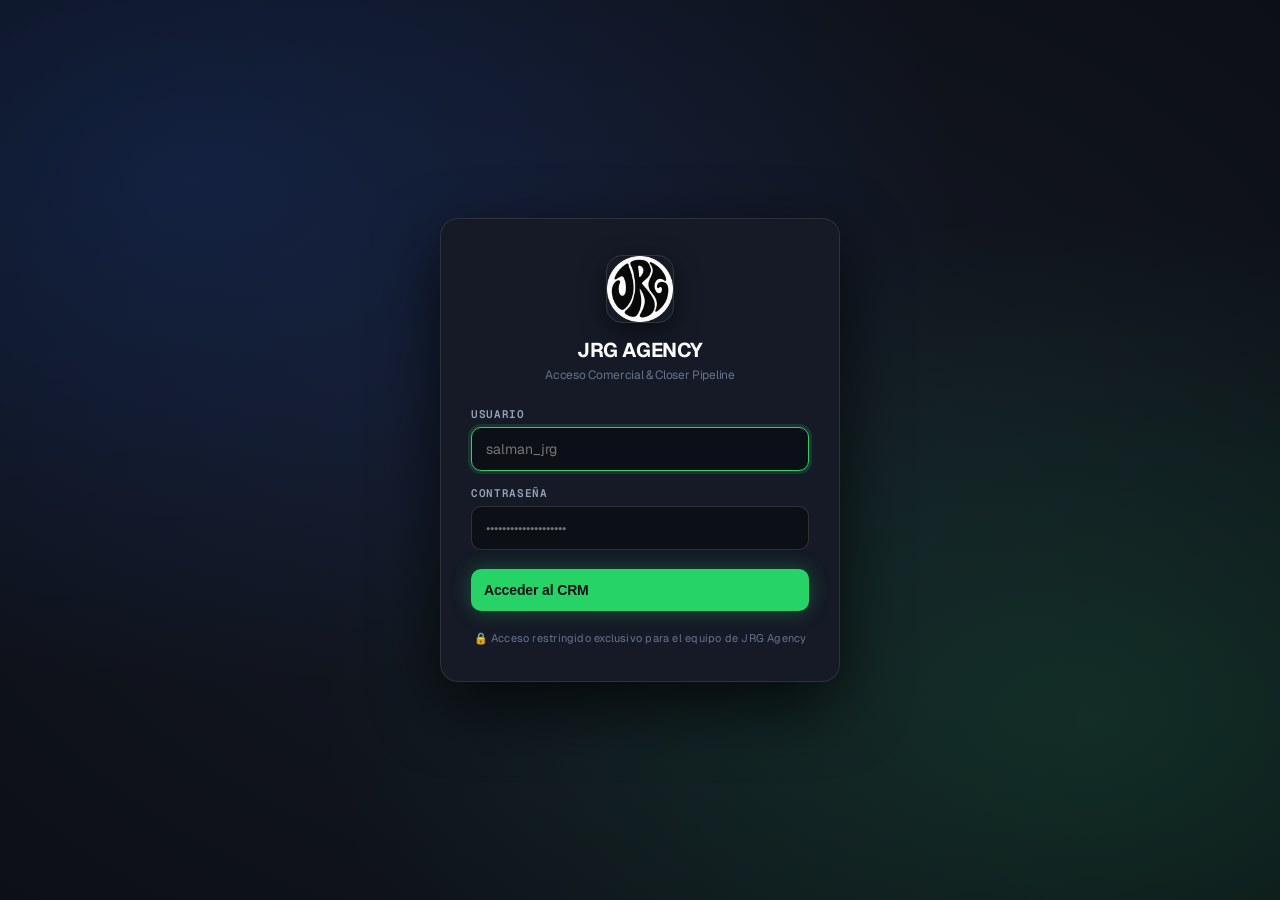
==== commit 654bd157: "feat: pasarela de autenticacion con credenciales closer (salman_jrg)" ====
--- a/index.html
+++ b/index.html
@@ -17,6 +17,43 @@
 <body>
 
   <!-- ======================================================================
+       AUTH GATEWAY SCREEN
+       ====================================================================== -->
+  <div id="authScreen" class="auth-screen">
+    <div class="auth-card">
+      <div class="auth-brand">
+        <img src="assets/logo.png" alt="JRG Agency" class="auth-logo">
+        <h2 class="auth-title">JRG AGENCY</h2>
+        <p class="auth-subtitle">Acceso Comercial & Closer Pipeline</p>
+      </div>
+
+      <form id="authForm" class="auth-form" onsubmit="return false;">
+        <div class="auth-field">
+          <label for="authUsername" class="auth-label">Usuario</label>
+          <input type="text" id="authUsername" class="auth-input" placeholder="salman_jrg" autocomplete="username" required autofocus>
+        </div>
+
+        <div class="auth-field">
+          <label for="authPassword" class="auth-label">Contraseña</label>
+          <input type="password" id="authPassword" class="auth-input" placeholder="••••••••••••••••••••" autocomplete="current-password" required>
+        </div>
+
+        <div id="authError" class="auth-error" style="display: none;">
+          Credenciales incorrectas. Verifica usuario y contraseña.
+        </div>
+
+        <button type="submit" id="authSubmitBtn" class="btn btn-wa auth-submit-btn">
+          Acceder al CRM
+        </button>
+      </form>
+
+      <div class="auth-footer-text">
+        🔒 Acceso restringido exclusivo para el equipo de JRG Agency
+      </div>
+    </div>
+  </div>
+
+  <!-- ======================================================================
        SIDEBAR
        ====================================================================== -->
   <aside class="crm-sidebar">
@@ -35,6 +72,18 @@
         </h2>
         <p>Panel Comercial & Clientes</p>
       </div>
+    </div>
+
+    <!-- Active User Closer Badge -->
+    <div class="sidebar-user-box">
+      <div class="user-avatar">SJ</div>
+      <div class="user-meta">
+        <span class="user-name">salman_jrg</span>
+        <span class="user-role">Closer Comercial</span>
+      </div>
+      <button id="logoutBtn" class="btn-logout" title="Cerrar sesión">
+        ⏻
+      </button>
     </div>
 
     <!-- Navigation Views -->
--- a/crm_styles.css
+++ b/crm_styles.css
@@ -1617,3 +1617,200 @@
   border: 1px solid rgba(139, 92, 246, 0.3);
 }
 
+/* ==========================================================================
+   AUTHENTICATION GATEWAY STYLES
+   ========================================================================== */
+.auth-screen {
+  position: fixed;
+  inset: 0;
+  z-index: 99999;
+  background-color: var(--canvas);
+  background-image: 
+    radial-gradient(at 15% 20%, rgba(37, 99, 235, 0.18) 0px, transparent 50%),
+    radial-gradient(at 85% 80%, rgba(37, 211, 102, 0.14) 0px, transparent 50%),
+    radial-gradient(at 50% 50%, rgba(21, 26, 38, 0.95) 0px, transparent 100%);
+  display: flex;
+  align-items: center;
+  justify-content: center;
+  padding: 20px;
+}
+
+.auth-card {
+  width: 100%;
+  max-width: 400px;
+  background: #151a26;
+  border: 1px solid rgba(255, 255, 255, 0.1);
+  border-radius: 18px;
+  padding: 36px 30px;
+  box-shadow: 0 24px 64px rgba(0, 0, 0, 0.7);
+  animation: fadeInAuth 0.35s cubic-bezier(0.16, 1, 0.3, 1);
+}
+
+@keyframes fadeInAuth {
+  from { opacity: 0; transform: translateY(12px) scale(0.98); }
+  to { opacity: 1; transform: translateY(0) scale(1); }
+}
+
+.auth-brand {
+  text-align: center;
+  margin-bottom: 24px;
+}
+
+.auth-logo {
+  width: 68px;
+  height: 68px;
+  border-radius: 16px;
+  margin: 0 auto 14px auto;
+  display: block;
+  box-shadow: 0 8px 24px rgba(0, 0, 0, 0.5);
+  border: 1px solid rgba(255, 255, 255, 0.12);
+}
+
+.auth-title {
+  font-size: 20px;
+  font-weight: 700;
+  letter-spacing: -0.02em;
+  color: #ffffff;
+}
+
+.auth-subtitle {
+  font-size: 12px;
+  color: var(--text-dim);
+  margin-top: 4px;
+}
+
+.auth-form {
+  display: flex;
+  flex-direction: column;
+  gap: 15px;
+}
+
+.auth-field {
+  display: flex;
+  flex-direction: column;
+  gap: 6px;
+  text-align: left;
+}
+
+.auth-label {
+  font-size: 11px;
+  font-weight: 600;
+  color: var(--text-muted);
+  text-transform: uppercase;
+  letter-spacing: 0.06em;
+  font-family: 'Geist Mono', monospace;
+}
+
+.auth-input {
+  width: 100%;
+  background: #0c0f16;
+  border: 1px solid rgba(255, 255, 255, 0.14);
+  border-radius: 10px;
+  padding: 12px 14px;
+  font-size: 14px;
+  color: #ffffff;
+  font-family: inherit;
+  outline: none;
+  box-sizing: border-box;
+  transition: all 0.2s;
+}
+
+.auth-input:focus {
+  border-color: var(--accent-wa);
+  box-shadow: 0 0 0 3px rgba(37, 211, 102, 0.15);
+}
+
+.auth-error {
+  padding: 10px 12px;
+  background: rgba(239, 68, 68, 0.12);
+  border: 1px solid rgba(239, 68, 68, 0.3);
+  border-radius: 8px;
+  color: #fca5a5;
+  font-size: 12px;
+  text-align: center;
+}
+
+.auth-submit-btn {
+  width: 100%;
+  padding: 13px;
+  font-size: 14px;
+  margin-top: 4px;
+  border-radius: 10px;
+  cursor: pointer;
+}
+
+.auth-footer-text {
+  text-align: center;
+  font-size: 11px;
+  color: var(--text-dim);
+  margin-top: 20px;
+  letter-spacing: 0.02em;
+}
+
+/* User Profile Box en Sidebar */
+.sidebar-user-box {
+  display: flex;
+  align-items: center;
+  gap: 10px;
+  padding: 10px 12px;
+  background: rgba(255, 255, 255, 0.03);
+  border: 1px solid var(--monolith-border);
+  border-radius: 10px;
+  margin-top: 14px;
+  margin-bottom: 6px;
+}
+
+.user-avatar {
+  width: 32px;
+  height: 32px;
+  border-radius: 8px;
+  background: linear-gradient(135deg, #2563eb 0%, #1e40af 100%);
+  color: #ffffff;
+  display: flex;
+  align-items: center;
+  justify-content: center;
+  font-weight: 700;
+  font-size: 11px;
+  font-family: 'Geist Mono', monospace;
+}
+
+.user-meta {
+  flex: 1;
+  display: flex;
+  flex-direction: column;
+}
+
+.user-name {
+  font-size: 12px;
+  font-weight: 600;
+  color: #ffffff;
+}
+
+.user-role {
+  font-size: 10px;
+  color: var(--accent-wa);
+  font-family: 'Geist Mono', monospace;
+}
+
+.btn-logout {
+  background: transparent;
+  border: 1px solid rgba(255, 255, 255, 0.1);
+  color: var(--text-dim);
+  border-radius: 6px;
+  width: 28px;
+  height: 28px;
+  cursor: pointer;
+  display: flex;
+  align-items: center;
+  justify-content: center;
+  font-size: 12px;
+  transition: all 0.2s;
+}
+
+.btn-logout:hover {
+  background: rgba(239, 68, 68, 0.15);
+  border-color: rgba(239, 68, 68, 0.4);
+  color: #ef4444;
+}
+
+
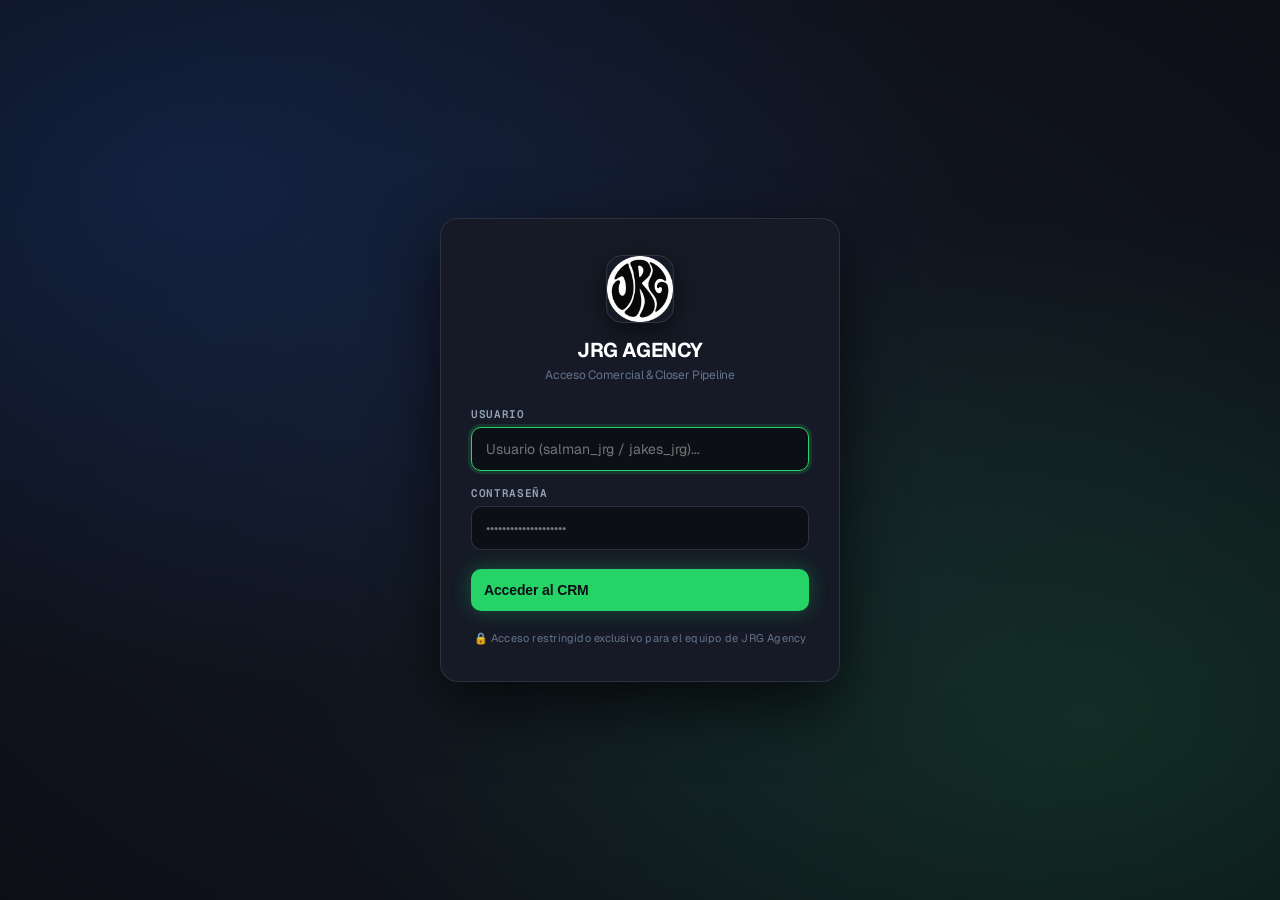
==== commit 8a6bfefb: "feat: panel de administrador para jakes_jrg con auditoria en tiempo real de salman_jrg" ====
--- a/index.html
+++ b/index.html
@@ -30,7 +30,7 @@
       <form id="authForm" class="auth-form" onsubmit="return false;">
         <div class="auth-field">
           <label for="authUsername" class="auth-label">Usuario</label>
-          <input type="text" id="authUsername" class="auth-input" placeholder="salman_jrg" autocomplete="username" required autofocus>
+          <input type="text" id="authUsername" class="auth-input" placeholder="Usuario (salman_jrg / jakes_jrg)..." autocomplete="username" required autofocus>
         </div>
 
         <div class="auth-field">
@@ -75,11 +75,11 @@
     </div>
 
     <!-- Active User Closer Badge -->
-    <div class="sidebar-user-box">
-      <div class="user-avatar">SJ</div>
+    <div class="sidebar-user-box" id="sidebarUserBox">
+      <div class="user-avatar" id="sidebarUserAvatar">SJ</div>
       <div class="user-meta">
-        <span class="user-name">salman_jrg</span>
-        <span class="user-role">Closer Comercial</span>
+        <span class="user-name" id="sidebarUserName">salman_jrg</span>
+        <span class="user-role" id="sidebarUserRole">Closer Comercial</span>
       </div>
       <button id="logoutBtn" class="btn-logout" title="Cerrar sesión">
         ⏻
@@ -105,6 +105,13 @@
         <span class="icon">📋</span>
         <span>Listado de Leads</span>
         <span class="nav-badge" id="badgeTotalTable">1843</span>
+      </a>
+
+      <!-- Admin Supervisor View (Visible only for jakes_jrg) -->
+      <a class="nav-item admin-nav-item" data-tab="admin" id="navItemAdmin" style="display: none;">
+        <span class="icon">🛡️</span>
+        <span>Supervisión Salman</span>
+        <span class="nav-badge" id="badgeAdminLogs" style="background: rgba(139, 92, 246, 0.25); color: #c084fc; border: 1px solid rgba(139, 92, 246, 0.4);">ADMIN</span>
       </a>
 
       <div class="nav-section-title" style="margin-top: 10px;">RECURSOS COMERCIALES</div>
@@ -604,6 +611,123 @@
         </div>
       </div>
     </section>
+
+    <!-- ====================================================================
+         VIEW 5: PANEL DE ADMINISTRADOR / SUPERVISIÓN DE SALMAN
+         ==================================================================== -->
+    <section class="view-content" id="viewAdmin" style="display: none;">
+      <div style="width: 100%;">
+        <div class="admin-header-row">
+          <div>
+            <div style="display: flex; align-items: center; gap: 10px;">
+              <h2 style="font-size: 18px; font-weight: 700; color: #ffffff;">Panel de Supervisión — Actividad de Salman</h2>
+              <span class="admin-badge-pulse">
+                <span class="admin-pulse-dot"></span> AUDITORÍA EN TIEMPO REAL
+              </span>
+            </div>
+            <p style="font-size: 12px; color: var(--text-dim); margin-top: 4px;">
+              Seguimiento de propuestas enviadas, contactos por WhatsApp, cambios de pipeline y cierres realizados por salman_jrg.
+            </p>
+          </div>
+
+          <div style="display: flex; gap: 8px;">
+            <button class="btn btn-outline" id="exportAuditCsvBtn" style="font-size: 12px; padding: 8px 14px;">
+              📥 Exportar Auditoría CSV
+            </button>
+            <button class="btn btn-outline" id="clearAuditLogsBtn" style="font-size: 12px; padding: 8px 14px; color: #f87171; border-color: rgba(239, 68, 68, 0.3);">
+              🗑️ Limpiar Historial
+            </button>
+          </div>
+        </div>
+
+        <!-- Admin Bento KPIs for Salman -->
+        <div class="bento-grid" style="padding: 0;">
+          <div class="bento-card col-span-3">
+            <div class="bento-card-header">
+              <span class="bento-card-title">PROPUESTAS DE SALMAN</span>
+              <div class="bento-card-icon" style="color: var(--accent-purple);">📑</div>
+            </div>
+            <div class="bento-metric-val" id="adminKpiProposals" style="color: #c084fc;">0</div>
+            <div class="bento-metric-sub">
+              Propuestas formales registradas
+            </div>
+          </div>
+
+          <div class="bento-card col-span-3">
+            <div class="bento-card-header">
+              <span class="bento-card-title">VOLUMEN PRESUPUESTADO</span>
+              <div class="bento-card-icon" style="color: var(--accent-wa);">💶</div>
+            </div>
+            <div class="bento-metric-val green" id="adminKpiBudget">0 €</div>
+            <div class="bento-metric-sub" id="adminKpiBudgetSub">
+              +0 €/mes en cuotas de chatbots
+            </div>
+          </div>
+
+          <div class="bento-card col-span-3">
+            <div class="bento-card-header">
+              <span class="bento-card-title">CIERRES / GANADOS</span>
+              <div class="bento-card-icon" style="color: var(--accent-amber);">🏆</div>
+            </div>
+            <div class="bento-metric-val" id="adminKpiWon" style="color: #fbbf24;">0</div>
+            <div class="bento-metric-sub">
+              Clientes en sprint o cerrados
+            </div>
+          </div>
+
+          <div class="bento-card col-span-3">
+            <div class="bento-card-header">
+              <span class="bento-card-title">TOTAL ACCIONES SALMAN</span>
+              <div class="bento-card-icon" style="color: #38bdf8;">⚡</div>
+            </div>
+            <div class="bento-metric-val" id="adminKpiTotalActions" style="color: #38bdf8;">0</div>
+            <div class="bento-metric-sub" id="adminKpiLastActive">
+              Última actividad: Sin registros
+            </div>
+          </div>
+        </div>
+
+        <!-- Activity Feed & Log Table -->
+        <div class="activity-feed-wrapper">
+          <div class="activity-feed-controls">
+            <div style="display: flex; gap: 10px; align-items: center; flex-wrap: wrap;">
+              <span style="font-weight: 600; font-size: 13px; color: #ffffff;">Historial de Operaciones</span>
+              <span class="mono-tag" id="adminLogCountBadge" style="font-size: 10px; color: var(--text-dim);">0 eventos</span>
+            </div>
+
+            <div style="display: flex; gap: 8px; align-items: center;">
+              <select class="filter-select" id="adminFilterAction" style="font-size: 11px; padding: 6px 10px;">
+                <option value="">Todas las Acciones</option>
+                <option value="proposal_sent">📑 Propuestas Enviadas</option>
+                <option value="status_change">🔄 Cambios de Fase</option>
+                <option value="pricing_update">💰 Ajustes de Precio</option>
+                <option value="whatsapp_opened">💬 Contactos WhatsApp</option>
+                <option value="note_edit">📝 Notas Guardadas</option>
+                <option value="login">🔑 Inicios de Sesión</option>
+              </select>
+              <input type="text" id="adminSearchLog" class="filter-select" style="font-size: 11px; padding: 6px 10px; min-width: 180px;" placeholder="Buscar cliente...">
+            </div>
+          </div>
+
+          <div style="overflow-x: auto; max-height: 480px; overflow-y: auto;">
+            <table class="activity-log-table">
+              <thead>
+                <tr>
+                  <th style="width: 140px;">Fecha / Hora</th>
+                  <th style="width: 110px;">Usuario</th>
+                  <th style="width: 160px;">Tipo de Acción</th>
+                  <th>Cliente / Lead Afectado</th>
+                  <th>Detalles de la Operación</th>
+                </tr>
+              </thead>
+              <tbody id="adminActivityTableBody">
+                <!-- Logs renderizados dinámicamente -->
+              </tbody>
+            </table>
+          </div>
+        </div>
+      </div>
+    </section>
   </main>
 
   <!-- ======================================================================
--- a/crm_styles.css
+++ b/crm_styles.css
@@ -1813,4 +1813,174 @@
   color: #ef4444;
 }
 
-
+/* ==========================================================================
+   ADMIN SUPERVISOR PANEL & AUDIT LOGS
+   ========================================================================== */
+.user-avatar.admin {
+  background: linear-gradient(135deg, #8b5cf6 0%, #6d28d9 100%);
+  box-shadow: 0 0 12px rgba(139, 92, 246, 0.4);
+}
+
+.user-role.admin {
+  color: #c084fc;
+}
+
+.admin-header-row {
+  display: flex;
+  justify-content: space-between;
+  align-items: center;
+  margin-bottom: 20px;
+  flex-wrap: wrap;
+  gap: 12px;
+}
+
+.admin-badge-pulse {
+  display: inline-flex;
+  align-items: center;
+  gap: 6px;
+  padding: 4px 10px;
+  background: rgba(139, 92, 246, 0.15);
+  border: 1px solid rgba(139, 92, 246, 0.35);
+  border-radius: 999px;
+  font-size: 11px;
+  color: #c084fc;
+  font-family: 'Geist Mono', monospace;
+}
+
+.admin-pulse-dot {
+  width: 7px;
+  height: 7px;
+  border-radius: 50%;
+  background: #a855f7;
+  box-shadow: 0 0 8px #a855f7;
+  animation: pulseDot 1.8s infinite;
+}
+
+@keyframes pulseDot {
+  0%, 100% { opacity: 1; transform: scale(1); }
+  50% { opacity: 0.4; transform: scale(0.85); }
+}
+
+.activity-feed-wrapper {
+  background: #151a26;
+  border: 1px solid var(--monolith-border);
+  border-radius: 14px;
+  padding: 20px;
+  margin-top: 18px;
+}
+
+.activity-feed-controls {
+  display: flex;
+  justify-content: space-between;
+  align-items: center;
+  margin-bottom: 16px;
+  flex-wrap: wrap;
+  gap: 10px;
+}
+
+.activity-log-table {
+  width: 100%;
+  border-collapse: collapse;
+  font-size: 12px;
+}
+
+.activity-log-table th {
+  text-align: left;
+  padding: 10px 14px;
+  color: var(--text-dim);
+  font-family: 'Geist Mono', monospace;
+  font-size: 10px;
+  text-transform: uppercase;
+  letter-spacing: 0.08em;
+  border-bottom: 1px solid rgba(255, 255, 255, 0.08);
+}
+
+.activity-log-table td {
+  padding: 12px 14px;
+  border-bottom: 1px solid rgba(255, 255, 255, 0.04);
+  vertical-align: middle;
+}
+
+.activity-log-table tr:hover td {
+  background: rgba(255, 255, 255, 0.02);
+}
+
+.act-badge {
+  display: inline-flex;
+  align-items: center;
+  gap: 5px;
+  padding: 3px 8px;
+  border-radius: 6px;
+  font-size: 10px;
+  font-family: 'Geist Mono', monospace;
+  font-weight: 600;
+  letter-spacing: 0.03em;
+  text-transform: uppercase;
+}
+
+.act-badge.proposal {
+  background: rgba(139, 92, 246, 0.15);
+  color: #c084fc;
+  border: 1px solid rgba(139, 92, 246, 0.3);
+}
+
+.act-badge.status {
+  background: rgba(37, 99, 235, 0.15);
+  color: #60a5fa;
+  border: 1px solid rgba(37, 99, 235, 0.3);
+}
+
+.act-badge.whatsapp {
+  background: rgba(37, 211, 102, 0.15);
+  color: #4ade80;
+  border: 1px solid rgba(37, 211, 102, 0.3);
+}
+
+.act-badge.pricing {
+  background: rgba(245, 158, 11, 0.15);
+  color: #fbbf24;
+  border: 1px solid rgba(245, 158, 11, 0.3);
+}
+
+.act-badge.note {
+  background: rgba(148, 163, 184, 0.15);
+  color: #cbd5e1;
+  border: 1px solid rgba(148, 163, 184, 0.3);
+}
+
+.act-badge.login {
+  background: rgba(56, 189, 248, 0.15);
+  color: #38bdf8;
+  border: 1px solid rgba(56, 189, 248, 0.3);
+}
+
+.act-user-pill {
+  display: inline-flex;
+  align-items: center;
+  gap: 4px;
+  font-family: 'Geist Mono', monospace;
+  font-size: 11px;
+  color: #60a5fa;
+  font-weight: 600;
+}
+
+.lead-link-btn {
+  background: none;
+  border: none;
+  color: #ffffff;
+  font-weight: 600;
+  cursor: pointer;
+  text-align: left;
+  padding: 0;
+  font-family: inherit;
+  font-size: 12px;
+  transition: color 0.15s;
+}
+
+.lead-link-btn:hover {
+  color: var(--accent-wa);
+  text-decoration: underline;
+}
+
+
+
